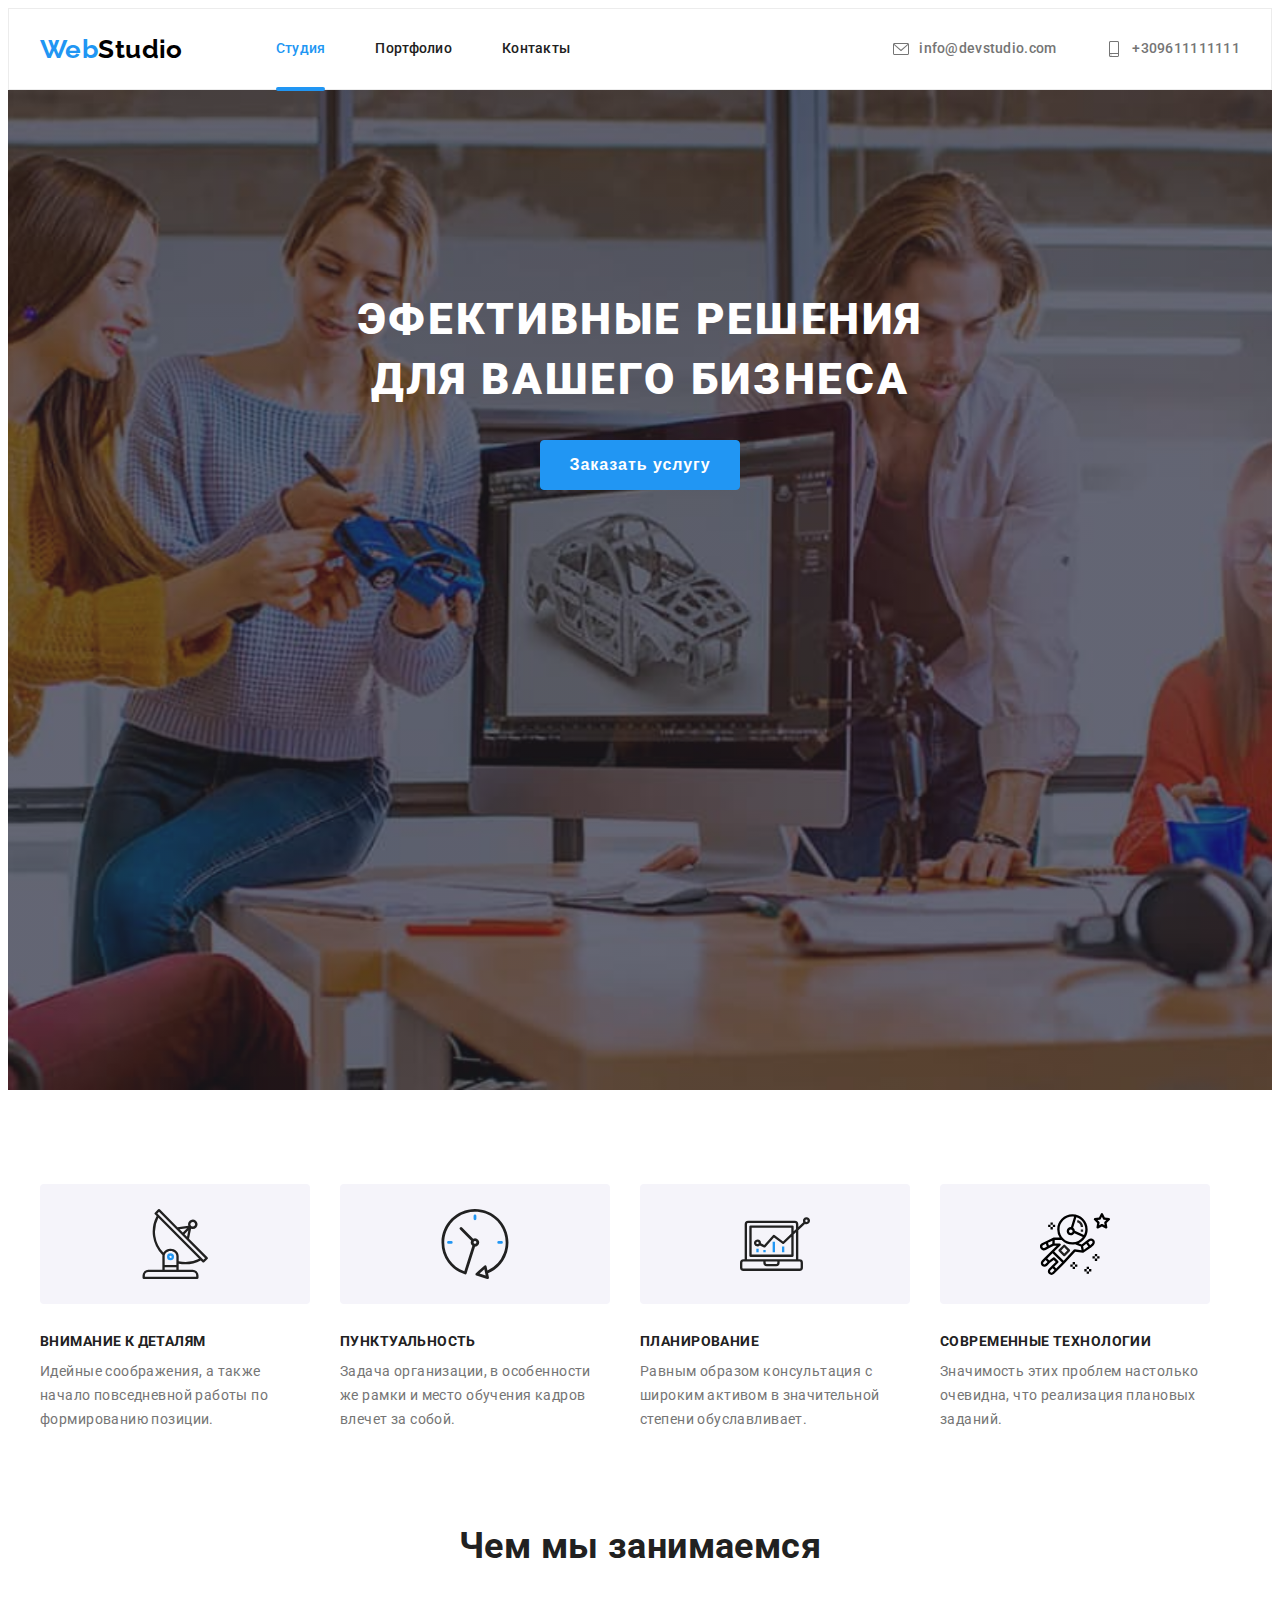
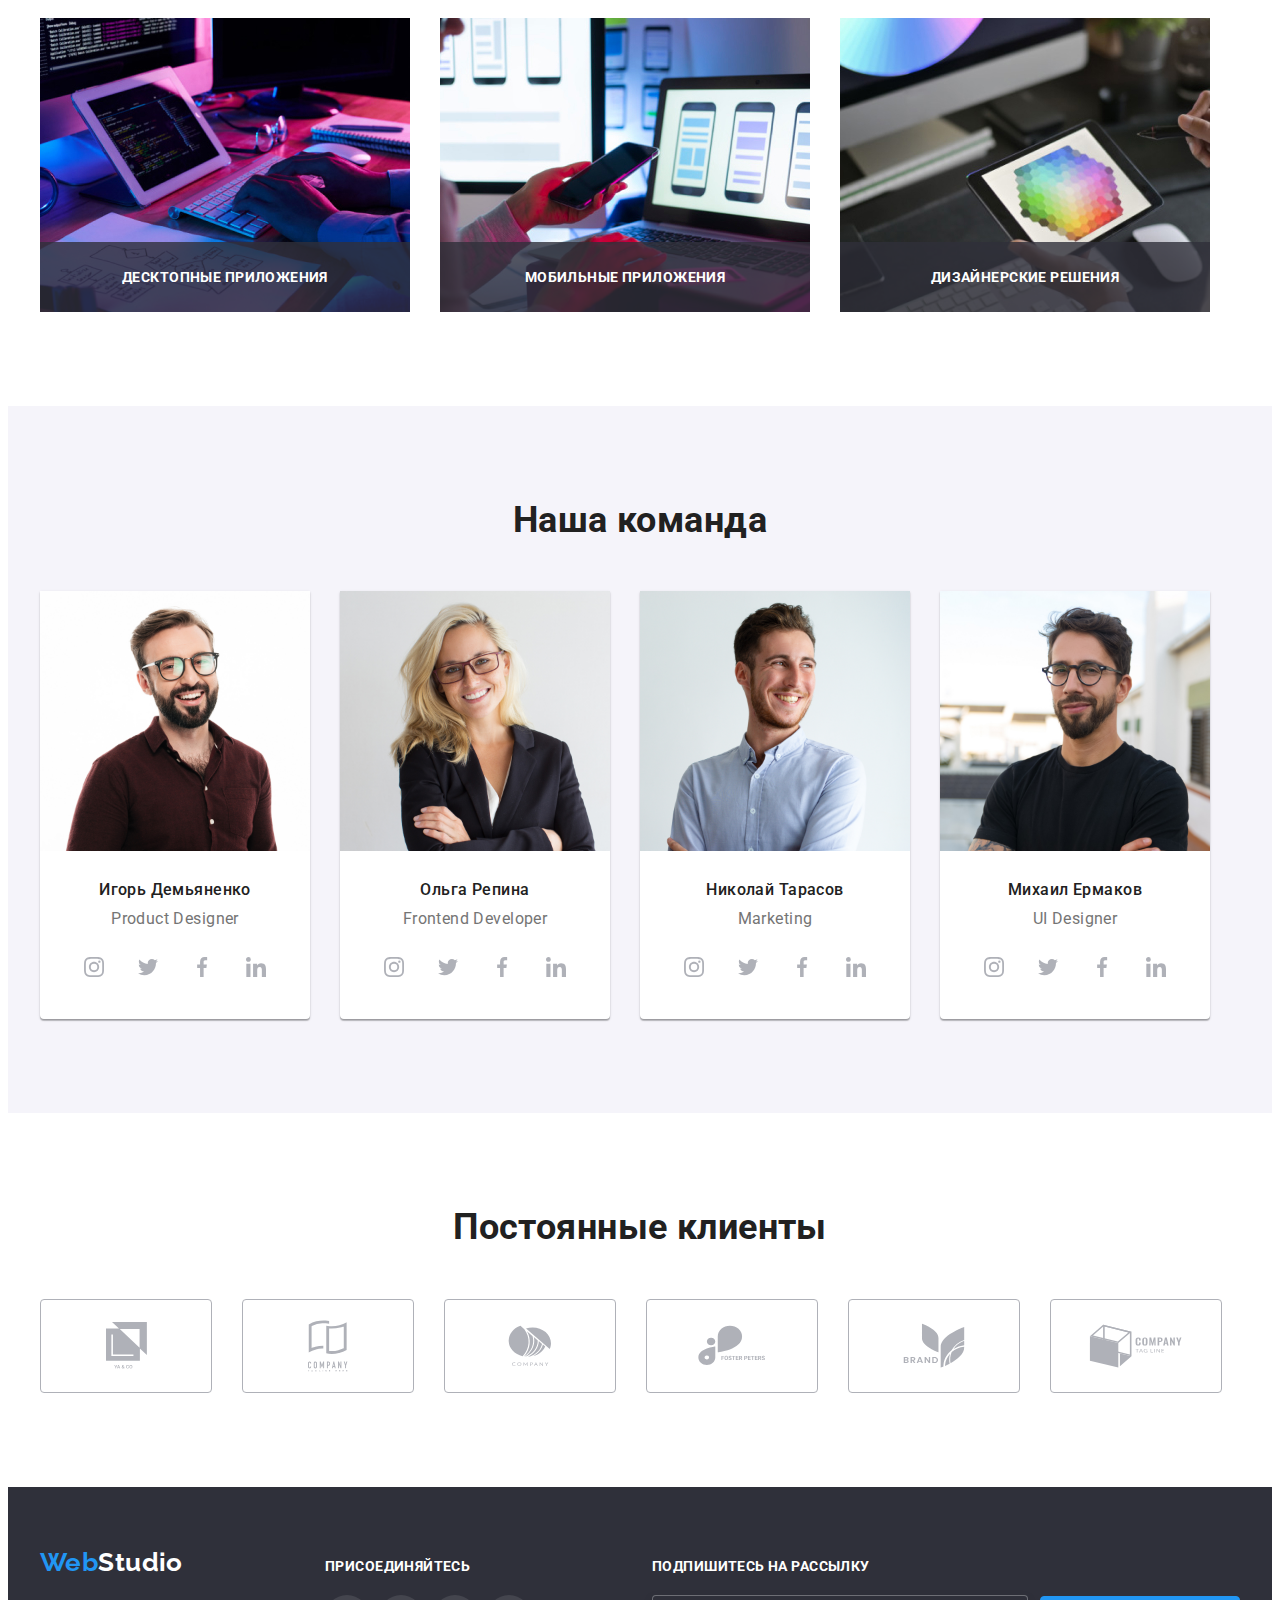
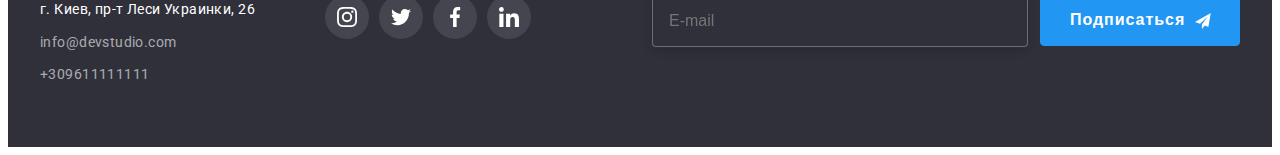
==== index.html @ c43e675c "1" ====
<!DOCTYPE html>
<html lang="ru">
  <head>
    <meta charset="UTF-8" />
    <meta http-equiv="X-UA-Compatible" content="IE=edge" />
    <meta name="viewport" content="width=device-width, initial-scale=1.0" />
    <title>WebStudio</title>
    <link
      href="https://fonts.googleapis.com/css2?family=Raleway:wght@700&family=Roboto:wght@400;500;700;900&display=swap"
      rel="stylesheet"
    />
    <link
      rel="stylesheet"
      href="https://cdnjs.cloudflare.com/ajax/libs/modern-normalize/1.1.0/modern-normalize.min.css"
      integrity="sha512-wpPYUAdjBVSE4KJnH1VR1HeZfpl1ub8YT/NKx4PuQ5NmX2tKuGu6U/JRp5y+Y8XG2tV+wKQpNHVUX03MfMFn9Q=="
      crossorigin="anonymous"
      referrerpolicy="no-referrer"
    />
    <link rel="stylesheet" href="./css/style.css" />
  </head>

  <body>
    <header class="head">
      <div class="container header-wrap">
        <nav class="main-nav">
          <a href="" class="logo"
            ><span class="accent-web">Web</span
            ><span class="accent-studio">Studio</span>
          </a>
          <ul class="site-nav">
            <li class="item">
              <a href="./index.html" class="nav studio current site-nav-decor"
                >Студия</a
              >
            </li>
            <li class="item">
              <a href="./portfolio.html" class="nav portfolio site-nav-decor"
                >Портфолио</a
              >
            </li>
            <li class="item">
              <a href="" class="nav cont site-nav-decor">Контакты</a>
            </li>
          </ul>
        </nav>

        <ul class="contacts-header header-wrap">
          <li class="contact-item">
            <a href="mailto:info@devstudio.com" class="contact-link">
              <svg class="contact-icon" width="16" height="12">
                <use href="./images/icons.svg#icon-envelope"></use>
              </svg>
              info@devstudio.com</a
            >
          </li>

          <li class="contact-item">
            <a href="tel:+309611111111" class="contact-link">
              <svg class="contact-icon" width="10" height="16">
                <use href="./images/icons.svg#icon-smartphone"></use>
              </svg>
              +309611111111</a
            >
          </li>
        </ul>
      </div>
    </header>

    <main>
      <!-- Герой-->
      <section class="bg-hero overlay">
        <div class="container">
          <h1 class="section-title hero-tittle">
            ЭФЕКТИВНЫЕ РЕШЕНИЯ <br />ДЛЯ ВАШЕГО БИЗНЕСА
          </h1>
        </div>

        <button type="button" class="hero-button" data-modal-open>
          Заказать услугу
        </button>
        <div class="backdrop is-hidden" data-modal>
          <div class="modal">
            <button class="icon-close" type="button" data-modal-close>
              <svg class="icon-close-black">
                <use href="./images/icons.svg#icon-close-black"></use>
              </svg>
            </button>
           <!--Form модельного окна -->
          
          <form class="form">
            <p class="tittle-form ">Оставьте свои данные, мы вам перезвоним</p>
              <div>
               
              <label class="form-label" for="name">Имя</label>
              <div class="form-field">  
              <svg class="icon-form" >
                <use href="./images/icons.svg#icon-person"></use>
              </svg>
              <input class="form-input" type="text" name="name" id="name" >
              
             </div>

            
              <label class="form-label" for="tel">Телефон</label>
             <div class="form-field">
              <svg class="icon-form">
                <use href="./images/icons.svg#icon-phone"></use>
              </svg>
            <input class="form-input" type="tel" name="tel" id="tel">
             </div>
            

            
              <label class="form-label" for="mail">Почта</label>
              <div class="form-field">
                <svg class="icon-form">
                  <use href="./images/icons.svg#icon-mail"></use>
                </svg>
            <input class="form-input" type="email" name="mail" id="mail">
            </div>

          <div class="form-field">
            <label class="form-label" for="comments">Комментарий</label>
            <textarea class="form-input" name="comments" id="comments" placeholder="Введите текст"></textarea>
          </div>
        </div>

              <div class="check-input">
            <input  type="checkbox"   name="policy" id="policy" class="checkbox" >
            <span class="checkbox-icon">
              <use href=""></use>
            </span>
            <label for="policy" class="policy-text"  >Соглашаюсь с рассылкой и принимаю <a href="" class="link-form">Условия договора</a></label>
          </div>
            <button type="submit" class="hero-button">Отправить</button>

           
           </form>
          </div>
        </div>
      </section>

      <!--секция feature-->
      <section class="section">
        <div class="container">
          <h2 class="visually-hidden">О нас</h2>
          <!-- На макете нет, рещил назвать так-->
          <ul class="tittle-text">
            <li class="feature-box box">
              <div class="icon-container">
                <svg class="icon">
                  <use href="./images/icons.svg#icon-antenna"></use>
                </svg>
              </div>
              <h3 class="section-title tittle">Внимание к деталям</h3>
              <p class="text">
                Идейные соображения, а также начало повседневной работы по
                формированию позиции.
              </p>
            </li>
            <li class="feature-box box">
              <div class="icon-container">
                <svg class="icon">
                  <use href="./images/icons.svg#icon-clock"></use>
                </svg>
              </div>
              <h3 class="section-title tittle">Пунктуальность</h3>
              <p class="text">
                Задача организации, в особенности же рамки и место обучения
                кадров влечет за собой.
              </p>
            </li>
            <li class="feature-box box">
              <div class="icon-container">
                <svg class="icon">
                  <use href="./images/icons.svg#icon-diagram"></use>
                </svg>
              </div>
              <h3 class="section-title tittle">Планирование</h3>
              <p class="text">
                Равным образом консультация с широким активом в значительной
                степени обуславливает.
              </p>
            </li>
            <li class="box">
              <div class="icon-container">
                <svg class="icon">
                  <use href="./images/icons.svg#icon-astronaut"></use>
                </svg>
              </div>
              <h3 class="section-title tittle">Современные технологии</h3>
              <p class="text">
                Значимость этих проблем настолько очевидна, что реализация
                плановых заданий.
              </p>
            </li>
          </ul>
        </div>
      </section>

      <!--Чем занимаемся-->
      <section class="section section-work">
        <div class="container">
          <h2 class="section-title work">Чем мы занимаемся</h2>
          <ul class="examples">
            <li class="examples-img">
              <img
                class="ex-img"
                src="./images/work.jpg"
                alt="image"
                width="370"
                height="294"
              />
              <h3 class="examples-description">Десктопные приложения</h3>
            </li>
            <li class="examples-img">
              <img
                class="ex-img"
                src="./images/work(2).jpg"
                alt="image"
                width="370"
                height="294"
              />
              <h3 class="examples-description">Мобильные приложения</h3>
            </li>
            <li class="examples-img">
              <img
                class="ex-img"
                src="./images/work(3).jpg"
                alt="image"
                width="370"
                height="294"
              />
              <h3 class="examples-description">Дизайнерские решения</h3>
            </li>
          </ul>
        </div>
      </section>

      <!--Наша команда-->
      <section class="section team-bg-color">
        <div class="container">
          <h2 class="section-title work">Наша команда</h2>
          <ul class="section-team">
            <li class="team-people">
              <img
                class="team-img"
                src="./images/img.jpg"
                alt="photo"
                width="270"
                height="260"
              />
              <div class="team-people-description">
                <h3 class="section-title team">Игорь Демьяненко</h3>
                <p class="description-team">Product Designer</p>
                <ul class="social-list">
                  <li class="social-item">
                    <a href="" class="social-link">
                      <svg class="social-icon">
                        <use href="./images/icons.svg#icon-instagram"></use>
                      </svg>
                    </a>
                  </li>
                  <li class="social-item">
                    <a href="" class="social-link">
                      <svg class="social-icon">
                        <use href="./images/icons.svg#icon-twitter"></use>
                      </svg>
                    </a>
                  </li>
                  <li class="social-item">
                    <a href="" class="social-link">
                      <svg class="social-icon">
                        <use href="./images/icons.svg#icon-facebook"></use>
                      </svg>
                    </a>
                  </li>
                  <li class="social-item">
                    <a href="" class="social-link">
                      <svg class="social-icon">
                        <use href="./images/icons.svg#icon-linkedin"></use>
                      </svg>
                    </a>
                  </li>
                </ul>
              </div>
            </li>

            <li class="team-people">
              <img
                class="team-img"
                src="./images/img(1).jpg"
                alt="photo"
                width="270"
                height="260"
              />
              <div class="team-people-description">
                <h3 class="section-title team">Ольга Репина</h3>
                <p class="description-team">Frontend Developer</p>
                <ul class="social-list">
                  <li class="social-item">
                    <a href="" class="social-link">
                      <svg class="social-icon">
                        <use href="./images/icons.svg#icon-instagram"></use>
                      </svg>
                    </a>
                  </li>
                  <li class="social-item">
                    <a href="" class="social-link">
                      <svg class="social-icon">
                        <use href="./images/icons.svg#icon-twitter"></use>
                      </svg>
                    </a>
                  </li>
                  <li class="social-item">
                    <a href="" class="social-link">
                      <svg class="social-icon">
                        <use href="./images/icons.svg#icon-facebook"></use>
                      </svg>
                    </a>
                  </li>
                  <li class="social-item">
                    <a href="" class="social-link">
                      <svg class="social-icon">
                        <use href="./images/icons.svg#icon-linkedin"></use>
                      </svg>
                    </a>
                  </li>
                </ul>
              </div>
            </li>

            <li class="team-people">
              <img
                class="team-img"
                src="./images/img(2).jpg"
                alt="photo"
                width="270"
                height="260"
              />
              <div class="team-people-description">
                <h3 class="section-title team">Николай Тарасов</h3>
                <p class="description-team">Marketing</p>
                <ul class="social-list">
                  <li class="social-item">
                    <a href="" class="social-link">
                      <svg class="social-icon">
                        <use href="./images/icons.svg#icon-instagram"></use>
                      </svg>
                    </a>
                  </li>
                  <li class="social-item">
                    <a href="" class="social-link">
                      <svg class="social-icon">
                        <use href="./images/icons.svg#icon-twitter"></use>
                      </svg>
                    </a>
                  </li>
                  <li class="social-item">
                    <a href="" class="social-link">
                      <svg class="social-icon">
                        <use href="./images/icons.svg#icon-facebook"></use>
                      </svg>
                    </a>
                  </li>
                  <li class="social-item">
                    <a href="" class="social-link">
                      <svg class="social-icon">
                        <use href="./images/icons.svg#icon-linkedin"></use>
                      </svg>
                    </a>
                  </li>
                </ul>
              </div>
            </li>

            <li class="team-people">
              <img
                class="team-img"
                src="./images/img(3).jpg"
                alt="photo"
                width="270"
                height="260"
              />
              <div class="team-people-description">
                <h3 class="section-title team">Михаил Ермаков</h3>
                <p class="description-team">UI Designer</p>
                <ul class="social-list">
                  <li class="social-item">
                    <a href="" class="social-link">
                      <svg class="social-icon">
                        <use href="./images/icons.svg#icon-instagram"></use>
                      </svg>
                    </a>
                  </li>
                  <li class="social-item">
                    <a href="" class="social-link">
                      <svg class="social-icon">
                        <use href="./images/icons.svg#icon-twitter"></use>
                      </svg>
                    </a>
                  </li>
                  <li class="social-item">
                    <a href="" class="social-link">
                      <svg class="social-icon">
                        <use href="./images/icons.svg#icon-facebook"></use>
                      </svg>
                    </a>
                  </li>
                  <li class="social-item">
                    <a href="" class="social-link">
                      <svg class="social-icon">
                        <use href="./images/icons.svg#icon-linkedin"></use>
                      </svg>
                    </a>
                  </li>
                </ul>
              </div>
            </li>
          </ul>
        </div>
      </section>

      <!--Постоянные клиенты-->

      <section class="section">
        <div class="container">
          <h2 class="section-title work">Постоянные клиенты</h2>
          <ul class="client-list">
            <li class="client-item">
              <a href="" class="clients">
                <svg width="41" height="46.85">
                  <use href="./images/icons.svg#icon-company1"></use>
                </svg>
              </a>
            </li>
            <li class="client-item">
              <a href="" class="clients">
                <svg width="40" height="52">
                  <use href="./images/icons.svg#icon-company2"></use>
                </svg>
              </a>
            </li>
            <li class="client-item">
              <a href="" class="clients">
                <svg width="43.46" height="41.18">
                  <use href="./images/icons.svg#icon-company3"></use>
                </svg>
              </a>
            </li>
            <li class="client-item">
              <a href="" class="clients">
                <svg width="72" height="40.62">
                  <use href="./images/icons.svg#icon-company4"></use>
                </svg>
              </a>
            </li>

            <li class="client-item">
              <a href="" class="clients">
                <svg width="62.54" height="45.43">
                  <use href="./images/icons.svg#icon-company5"></use>
                </svg>
              </a>
            </li>
            <li class="client-item">
              <a href="" class="clients">
                <svg width="93.79" height="43.93">
                  <use href="./images/icons.svg#icon-company6"></use>
                </svg>
              </a>
            </li>
          </ul>
        </div>
      </section>
    </main>

    <footer class="bg-footer">
      <div class="container">
        <div>
          <a href="" class="logo footer-logo"
            ><span class="web-footer">Web</span
            ><span class="studio-footer">Studio</span></a
          >
          <address>
            <ul>
              <li class="pd-footer">
                <a href="" class="adress"> г. Киев, пр-т Леси Украинки, 26</a>
              </li>
              <li class="pd-footer">
                <a href="mailto:info@devstudio.com" class="mail-tel"
                  >info@devstudio.com</a
                >
              </li>
              <li>
                <a href="tel:+309611111111" class="mail-tel">+309611111111</a>
              </li>
            </ul>
          </address>
        </div>

        <div class="footer-center-part">
          <p class="join">Присоединяйтесь</p>
          <ul class="social-list">
            <li class="social-item">
              <a href="#" class="social-link">
                <svg class="social-icon-footer">
                  <use href="./images/icons.svg#icon-instagram"></use>
                </svg>
              </a>
            </li>
            <li class="social-item">
              <a href="" class="social-link">
                <svg class="social-icon-footer">
                  <use href="./images/icons.svg#icon-twitter"></use>
                </svg>
              </a>
            </li>
            <li class="social-item">
              <a href="" class="social-link">
                <svg class="social-icon-footer">
                  <use href="./images/icons.svg#icon-facebook"></use>
                </svg>
              </a>
            </li>
            <li class="social-item">
              <a href="" class="social-link">
                <svg class="social-icon-footer">
                  <use href="./images/icons.svg#icon-linkedin"></use>
                </svg>
              </a>
            </li>
          </ul>
        </div>
        <div class="footer-form">
          <p class="join">Подпишитесь на рассылку</p>
          <form class="subscription" name="subscription" autocomplete="on">
            <label class="visually-hidden" for="subsrtiption">Почта</label>
            <input
              class="subscription-input"
              type="email"
              name="subsrtiption"
              id="subsrtiption"
              placeholder="E-mail"
              required
            />
            
              <button class="subscription-button" type="submit">
                Подписаться
                <svg class="icon-send">
                  <use href="./images/icons.svg#icon-send"></use>
                </svg>
              </button>
              </form>
        </div>
      </footer>
    <script src="./js/modal.js"></script>
  </body>
</html>
---- css/style.css ----
:root {
  --accent-color: #2196f3;
  --title-color: #212121;
  --text-color: #757575;
  --backgruond-color: #ffffff;
  --footer-bg-color: #2f303a;
  --team-bg-color: #f5f4fa;
  --social-bg-color: rgba(255, 255, 255, 0.1);
  --footer-address-color: rgba(255, 255, 255, 0.6);
  --hero-btn-hover-color: #188ce8;
  --examples-bg-color: rgba(47, 48, 58, 0.8);
  --backdrop-bg-color: rgba(0, 0, 0, 0.2);
}
ul {
  list-style: none;
}
h1,
h2,
h3,
ul,
li,
p {
  margin: 0;
  padding: 0;
}

body {
  background-color: var(--backgruond-color);
  font-family: Roboto, sans-serif;
  letter-spacing: 0.03em;
  font-size: 14px;
}

.section {
  color: var(--text-color);
  padding-top: 94px;
  padding-bottom: 94px;
}

.section-title {
  color: var(--title-color);
  margin-bottom: 4px;
}
.container {
  width: 1200px;
  margin-left: auto;
  margin-right: auto;
  padding-left: 15px;
  padding-right: 15px;
}
.head {
  border: 1px solid #ececec;
}

.header-wrap {
  display: flex;
  margin-left: auto;
  align-items: center;
  border-bottom: 94px;
}

.main-nav {
  display: flex;
  align-items: center;
}

.logo {
  font-family: Raleway, cursive;
  font-weight: 700;
  font-size: 26px;
  line-height: 1.19;
  text-decoration: none;
  font-style: normal;
  margin-right: 93px;
  padding-top: 24px;
  padding-bottom: 24px;
  display: block;
}

.accent-web {
  color: #2196f3;
}
.accent-studio {
  color: #000000;
}

.site-nav,
.item {
  color: var(--title-color);
  display: flex;
}
.site-nav .item:last-child {
  margin-right: 0;
}

.nav {
  color: var(--title-color);
  padding-top: 32px;
  padding-bottom: 32px;
}

.site-nav .nav:focus,
.site-nav .nav:hover,
.site-nav .nav.current {
  color: var(--accent-color);
  transition-duration: 250ms;
  transition-timing-function: linear;
  transition-delay: 0;
}
.site-nav-decor {
  display: flex;
  align-items: center;
  position: relative;
}
.site-nav-decor.current::after {
  position: absolute;
  left: 0;
  bottom: -2px;
  content: "";
  background-color: var(--accent-color);
  border-radius: 2px;
  height: 4px;
  width: 100%;
}
.site-nav-decor:hover,
.site-nav-decor:focus {
  color: var(--accent-color);
  transition-duration: 250ms;
  transition-timing-function: linear;
  transition-delay: 0;
}

/* студия */
.studio {
  font-weight: 500;
  line-height: 1.14;
  letter-spacing: 0.02em;
  text-decoration: none;
}

/*Портфолио*/
.portfolio {
  font-weight: 500;
  line-height: 1.14;
  letter-spacing: 0.02em;
  text-decoration: none;
}
.current-p {
  color: var(--accent-color);
}

/* Контакты навигации */
.cont {
  font-weight: 500;
  line-height: 1.14;
  letter-spacing: 0.02em;
  text-decoration: none;
}

.contact-item {
  display: flex;
  align-items: center;
  color: var(--text-color);
}

.contact-item:hover,
.contact-item:focus {
  color: var(--accent-color);
  transition-duration: 250ms;
  transition-timing-function: linear;
  transition-delay: 0;
}

.site-nav .item + .item,
.contacts-header .contact-item + .contact-item {
  margin-left: 50px;
}

.contact-link {
  display: flex;
  align-items: center;
  padding: 0;
  margin: 0;
  text-decoration: none;
  color: inherit;
  font-weight: 500;
  line-height: 1.14;
  letter-spacing: 0.02em;
  padding-top: 32px;
  padding-bottom: 32px;
}

.contact-icon {
  display: inline-block;
  margin-right: 10px;
  fill: currentColor;
  width: 16px;
  height: 16px;
}

/* Hero tittle */

.hero-tittle {
  font-weight: 900;
  font-size: 44px;
  line-height: 1.36;
  color: var(--backgruond-color);
  text-align: center;
  letter-spacing: 0.06em;
  text-transform: uppercase;

  margin-bottom: 40px;
  width: 696px;
  height: 120px;
  margin: 0 auto;
  margin-bottom: 30px;
}
.overlay {
  max-width: 1600px;
  height: 600px;
  margin-left: auto;
  margin-right: auto;
  background-image: linear-gradient(
      rgba(47, 48, 58, 0.4),
      rgba(47, 48, 58, 0.4)
    ),
    url("../images/ImgOverlay.jpg");
  background-repeat: no-repeat;
  background-size: cover;
  background-position: 50% 50%;
}
.tittle-form {
  margin-bottom: 12px;
  margin-left: auto;
  margin-right: auto;
  width: 448px;
  height: 23px;
  font-weight: 700;
  font-size: 20px;
  line-height: 1.15;
  text-align: center;
  color: var(--title-color);
}

textarea {
  resize: none;
}
/* Форма модульного окна */
.form {
  width: 100%;
  margin-left: auto;
  margin-right: auto;
  background-color: var(--backgruond-color);
  font-family: "Roboto";
  font-style: normal;
  font-weight: 400;
  font-size: 12px;
  line-height: 1.16;
  letter-spacing: 0.01em;
  color: var(--text-color);
}
.form-label {
  display: block;
  margin-bottom: 4px;
  text-align: start;
}
.form-field {
  position: relative;
  display: flex;
  flex-direction: column;
  margin-bottom: 10px;
}

.form-field input {
  margin: 0;
  padding: 12px;
  padding-left: 42px;
  border-radius: 4px;
  font-size: 16px;
  border: 1px solid rgba(33, 33, 33, 0.2);
  outline: none;
}
.form-input:focus {
  border-color: var(--accent-color);
}

textarea {
  resize: none;
  width: 100%;
  height: 120px;
  padding: 12px;
  margin-bottom: 20px;
  border-radius: 4px;
  font-size: 16px;
  outline: none;
  border: 1px solid rgba(33, 33, 33, 0.2);
}
.icon-form {
  position: absolute;
  left: 15px;
  top: 14px;
  width: 18px;
  height: 18px;
  background-color: var(--backgruond-color);
  fill: var(--title-color);
}
.form-field:focus-within > .icon-form {
  fill: var(--accent-color);
}
.checkbox {
  position: absolute;
  appearance: none;
}
.checkbox-icon {
  position: absolute;
  left: 52px;
  display: block;
  align-items: center;
  width: 16px;
  height: 15px;
  margin-right: 8px;
  border: 2px solid var(--title-color);
  border-radius: 2px;
}
.checkbox:checked + .checkbox-icon {
  border-color: var(--accent-color);
  background-color: var(--accent-color);
  background-image: url("../images/iconcheck.svg");
  background-size: contain;
  background-origin: border-box;
}
.check-input {
  font-size: 14px;
  margin-bottom: 30px;
}

.link-form {
  color: var(--accent-color);
}

.bg-hero {
  background-color: var(--footer-bg-color);

  text-align: center;
  padding-top: 200px;
  padding-bottom: 200px;
}
.hero-button {
  align-items: center;
  text-align: center;
  width: 200px;
  height: 50px;
  border-radius: 4px;
  font-weight: 700;
  font-size: 16px;
  cursor: pointer;
  line-height: 1.8;
  color: var(--backgruond-color);
  background-color: var(--accent-color);
  border: 1px solid var(--accent-color);
  letter-spacing: 0.06em;
  transition: 250ms cubic-bezier(0.4, 0, 0.2, 1);
}

.hero-button:hover,
.hero-button:focus {
  background-color: var(--hero-btn-hover-color);
  transition-duration: 250ms;
  transition-timing-function: linear;
  transition-delay: 0;
}
.footer-form {
  margin-left: auto;
}
.subscription {
  display: flex;
  align-items: center;
}
.subscription-input {
  display: flex;
  align-items: center;
  min-width: 358px;
  height: 50px;
  padding: 0;
  padding-left: 16px;
  margin-right: 12px;
  color: var(--backgruond-color);
  background-color: var(--footer-bg-color);
  font-size: 16px;
  line-height: 1.25;
  border: 1px solid rgba(255, 255, 255, 0.3);
  filter: drop-shadow(0px 4px 4px rgba(0, 0, 0, 0.15));
  border-radius: 4px;
}
.subscription-button {
  display: flex;
  align-items: center;
  justify-content: center;

  padding: 0;
  border-radius: 4px;
  width: 200px;
  height: 50px;
  font-weight: 700;
  font-size: 16px;
  cursor: pointer;
  line-height: 1.8;

  padding-left: 29px;
  color: var(--backgruond-color);
  background-color: var(--accent-color);
  border: 1px solid var(--accent-color);
  letter-spacing: 0.06em;
  transition: 250ms cubic-bezier(0.4, 0, 0.2, 1);
}
.icon-send {
  margin: 0;
  margin-right: 28px;
  width: 24px;
  height: 24px;
  margin-left: 10px;
  fill: var(--backgruond-color);
}

/* Модальное окно*/
.backdrop {
  position: fixed;
  top: 0;
  left: 0;
  z-index: 2;
  width: 100%;
  height: 100%;
  background-color: rgba(0, 0, 0, 0.2);
  visibility: visible;
  /* pointer-events: none; */
  transition: visibility 250ms cubic-bezier(0.4, 0, 0.2, 1);
}

.backdrop.is-hidden {
  visibility: hidden;
}
.backdrop.is-hidden .modal {
  position: absolute;
  top: 50%;
  left: 50%;
  transform: translate(-50%, -50%) scale(0.1);
  opacity: 0;
}

.modal {
  position: absolute;
  top: 50%;
  left: 50%;
  padding: 40px;
  transform: translate(-50%, -50%) scale(1);
  opacity: 1;
  transition: opacity 250ms cubic-bezier(0.4, 0, 0.2, 1),
    transform 250ms cubic-bezier(0.4, 0, 0.2, 1);
  width: 528px;

  background-color: var(--backgruond-color);
  box-shadow: 0px 1px 3px rgba(0, 0, 0, 0.12), 0px 1px 1px rgba(0, 0, 0, 0.14),
    0px 2px 1px rgba(0, 0, 0, 0.2);
  border-radius: 4px;
}

.icon-close {
  position: absolute;
  display: flex;
  justify-content: center;
  align-items: center;
  top: 8px;
  right: 8px;
  width: 30px;
  height: 30px;
  padding: 6px;
  border: 1px solid rgba(0, 0, 0, 0.1);
  border-radius: 50%;
  background-color: inherit;
  cursor: pointer;
  color: #000000;
  transition: color 250ms cubic-bezier(0.4, 0, 0.2, 1);
}
.icon-close:hover,
.icon-close:focus {
  color: var(--accent-color);
}

.icon-close-black {
  display: block;
  width: 18px;
  height: 18px;
  fill: currentColor;
}

/* О нас */
.visually-hidden {
  position: absolute;
  width: 1px;
  height: 1px;
  margin: -1px;
  padding: 0;
  overflow: hidden;
  border: 0;
  clip: rect(0 0 0 0);
}

.tittle {
  font-weight: 700;
  font-size: 14px;
  line-height: 1.14;
  text-transform: uppercase;
  margin-bottom: 10px;
}

.text {
  line-height: 1.71;
}
.tittle-text {
  display: flex;
}
.feature-box {
  margin-right: 30px;
}
.box {
  width: 270px;
}

.icon {
  width: 70px;
  height: 70px;
}
.icon-container {
  display: flex;
  justify-content: center;
  align-items: center;
  height: 120px;
  border-radius: 4px;
  margin-bottom: 30px;
  background-color: var(--team-bg-color);
}

/* Чем занимаемся */
.section-work {
  padding-top: 0;
}
.work {
  font-weight: 700;
  font-size: 36px;
  line-height: 1.16;
  text-align: center;
  margin-bottom: 50px;
}
.examples {
  display: flex;
}
.ex-img {
  display: block;
  max-width: 100%;
  height: auto;
}
.examples-img {
  position: relative;
  margin-right: 30px;
  display: block;
  height: auto;
  max-width: 100%;
}
.examples-img:last-child {
  margin-right: 0;
}
.examples-description {
  position: absolute;
  bottom: 0;
  display: flex;
  width: 100%;
  height: 70px;
  justify-content: center;
  align-items: center;
  font-weight: 700;
  font-size: 14px;
  text-transform: uppercase;
  color: var(--backgruond-color);
  background: rgba(47, 48, 58, 0.8);
  z-index: 1;
}

/* Команда*/
.team-bg-color {
  background-color: var(--team-bg-color);
}
.section-team {
  display: flex;
}
.team {
  text-align: center;
  font-weight: 500;
  font-size: 16px;
  line-height: 1.18;
  margin-bottom: 10px;
}
.team-img {
  display: block;
  height: auto;
  max-width: 100%;
}

.description-team {
  font-size: 16px;
  line-height: 1.18;
  text-align: center;
  margin-bottom: 16px;
}
.team-people {
  display: flex;
  flex-direction: column;
  align-items: center;
  margin-right: 30px;
  box-shadow: 0px 1px 3px rgba(0, 0, 0, 0.12), 0px 1px 1px rgba(0, 0, 0, 0.14),
    0px 2px 1px rgba(0, 0, 0, 0.2);
  border-radius: 0px 0px 4px 4px;
  background-color: var(--backgruond-color);
}
.team-people:last-child {
  margin-right: 0;
}

.team-people-description {
  padding-top: 30px;
  padding-bottom: 30px;
}

.team-people-description .social-link:hover,
.team-people-description .social-link:focus {
  color: var(--backgruond-color);
  transition-duration: 250ms;
  transition-timing-function: linear;
  transition-delay: 0;
}

/* Social Link */

.social-list .social-link + .social-link {
  margin-left: 10px;
}

.instagram {
  width: 20px;
  height: 20px;
  padding: 0;
  margin: 12px;
  fill: #afb1b8;
}

.instagram:hover,
.instagram:focus {
  fill: var(--backgruond-color);
  transition-duration: 250ms;
  transition-timing-function: linear;
  transition-delay: 0;
}

.twitter {
  width: 20px;
  height: 20px;
  padding: 0;
  margin-bottom: 14px;
  margin: 12px;
  fill: #afb1b8;
}
.twitter:hover,
.twitter:focus {
  fill: var(--backgruond-color);
  transition-duration: 250ms;
  transition-timing-function: linear;
  transition-delay: 0;
}
.facebook {
  width: 20px;
  height: 20px;
  padding: 0;
  margin: 12px;
  fill: #afb1b8;
}
.facebook:hover,
.facebook:focus {
  fill: var(--backgruond-color);
  transition-duration: 250ms;
  transition-timing-function: linear;
  transition-delay: 0;
}
.linkedin {
  width: 20px;
  height: 20px;
  padding: 0;
  margin: 12px;
  fill: #afb1b8;
}
.linkedin:hover,
.linkedin:focus {
  fill: var(--backgruond-color);
  transition-duration: 250ms;
  transition-timing-function: linear;
  transition-delay: 0;
}

/* Постоянные клиенты */
.client-list {
  display: flex;
  margin-left: calc(-1 * 30px);
}

.client-item {
  flex-basis: calc(100% / 6-30px);
  margin-left: 30px;
}

.clients {
  display: flex;
  justify-content: center;
  align-items: center;
  height: 92px;
  width: 170px;
  border: 1px solid #afb1b8;
  border-radius: 4px;
  color: inherit;
  fill: #afb1b8;
}

.clients:hover,
.clients:focus {
  border-color: var(--accent-color);
  fill: var(--accent-color);
  transition-duration: 250ms;
  transition-timing-function: linear;
  transition-delay: 0;
}

/* Footer */
.bg-footer {
  background-color: #2f303a;
  padding-top: 60px;
  padding-bottom: 60px;
}
.footer-logo {
  padding: 0;
  margin-bottom: 20px;
  margin-right: 0;
}

.web-footer {
  color: #2196f3;
}
.studio-footer {
  color: var(--backgruond-color);
}
.pd-footer {
  margin-bottom: 9px;
}

.adress {
  line-height: 1.7;
  text-decoration: none;
  font-style: normal;
  color: var(--backgruond-color);
  margin-top: 20px;
}
.mail-tel {
  display: block;
  margin: 0;
  line-height: 1.7;
  text-decoration: none;
  font-style: normal;
  color: var(--footer-address-color);
}

.mail-tel:hover,
.mail-tel:focus {
  color: var(--accent-color);
  transition-duration: 250ms;
  transition-timing-function: linear;
  transition-delay: 0;
}
/* social-link-footer */
.bg-footer .container {
  display: flex;
  align-items: baseline;
}
.social-icon-footer {
  display: block;
  width: 20px;
  height: 20px;
  fill: var(--backgruond-color);
}
.footer-center-part {
  margin-left: 70px;
  color: var(--backgruond-color);
}

.join {
  display: block;
  font-weight: 700;
  font-size: 14px;
  line-height: 1.14;
  text-transform: uppercase;
  margin-bottom: 20px;
  color: var(--backgruond-color);
}

.social-list,
.social-item {
  display: flex;
  align-items: center;
  width: 206px;
  height: 44px;
}

.social-list .social-item + .social-item {
  margin-left: 10px;
}

.social-icon {
  display: block;
  width: 20px;
  height: 20px;
  fill: #afb1b8;
}

.social-icon:hover,
.social-icon:focus {
  fill: var(--backgruond-color);
  transition-duration: 250ms;
  transition-timing-function: linear;
  transition-delay: 0;
}

.social-link {
  display: flex;
  justify-content: center;
  align-items: center;
  width: 100%;
  height: 100%;
  border: none;
  border-radius: 50%;
  text-decoration: none;
  color: inherit;

  background-color: var(--social-bg-color);
}

.social-link:hover,
.social-link:focus {
  background-color: var(--accent-color);
  transition-duration: 250ms;
  transition-timing-function: linear;
  transition-delay: 0;
}

/* Страница Портфолио */

.portfolio-title {
  font-weight: 700;
  font-size: 18px;
  line-height: 2;
  letter-spacing: 0.06em;
}
.portfolio-text {
  font-weight: 400;
  color: var(--text-color);
  font-size: 16px;
  line-height: 1.8;
}

/* Навигация Портфолио */

.text-button {
  font-weight: 500;
  font-size: 16px;
  line-height: 1.6;
  background-color: #f5f4fa;
  padding: 6px 22px;
  border: none;
  border-radius: 4px;
}

.contacts-portfolio:hover,
.contacts-portfolio:focus {
  background-color: var(--accent-color);
  transition-duration: 250ms;
  transition-timing-function: linear;
  transition-delay: 0;
}
.contacts-portfolio:last-child {
  margin-right: 8px;
}

.portfolio-button {
  display: flex;
  margin-bottom: 56px;
  justify-content: center;
}

.text-color-button:hover,
.text-color-button:focus {
  color: var(--backgruond-color);
  background-color: var(--accent-color);
  transition-duration: 250ms;
  transition-timing-function: linear;
  transition-delay: 0;
}
.text-button:hover,
.text-button:focus {
  color: var(--backgruond-color);
  box-shadow: 0px 3px 1px rgba(0, 0, 0, 0.1), 0px 1px 2px rgba(0, 0, 0, 0.08),
    0px 2px 2px rgba(0, 0, 0, 0.12);
  transition-duration: 250ms;
  transition-timing-function: linear;
  transition-delay: 0;
}
.cards-container {
  padding-left: 24px;
  padding-right: 24px;
  padding-top: 20px;
  padding-bottom: 20px;
  border-bottom: 1px solid #eeeeee;
  border-right: 1px solid #eeeeee;
  border-left: 1px solid #eeeeee;
}
.cards-link {
  display: block;
  text-decoration: none;
}
.cards-portfolio {
  display: flex;
  flex-wrap: wrap;
}
.description-cards:hover,
.description-cards:focus {
  box-shadow: 0px 1px 1px rgba(0, 0, 0, 0.12), 0px 4px 4px rgba(0, 0, 0, 0.06),
    1px 4px 6px rgba(0, 0, 0, 0.16);
}
.description-cards {
  width: 370px;
  margin-right: 30px;
  margin-bottom: 30px;
}
.description-cards:nth-child(3n) {
  margin-right: 0;
}
.description-cards:nth-last-child(-n + 3) {
  margin-bottom: 0;
}
/* POrtfolio overlay */
.portfolio-link-cards {
  position: relative;
  overflow: hidden;
}
.overlay-text {
  font-size: 18px;
  line-height: 1.555;
  padding: 0 24px;
}
.portfolio-cards-overlay {
  position: absolute;
  bottom: 0;
  left: 0;
  display: flex;
  align-items: center;
  width: 100%;
  height: 100%;
  color: var(--backgruond-color);
  background-color: var(--accent-color);

  transform: translateY(100%);

  transition: 250ms cubic-bezier(0.4, 0, 0.2, 1);
}
.cards-link:hover .portfolio-cards-overlay,
.cards-link:focus .portfolio-cards-overlay {
  transform: translatey(0);
}

.form-footer {
  display: flex;
  align-items: center;
  margin: 0;

  margin-left: 93px;
  margin-right: auto;
}
.form-mail {
  margin-right: 12px;
  width: 358px;
  height: 50px;
  border: 1px solid rgba(255, 255, 255, 0.3);
  filter: drop-shadow(0px 4px 4px rgba(0, 0, 0, 0.15));
  border-radius: 4px;
}
.icon-send {
  display: flex;
  align-items: center;
  width: 24px;
  height: 24px;
}
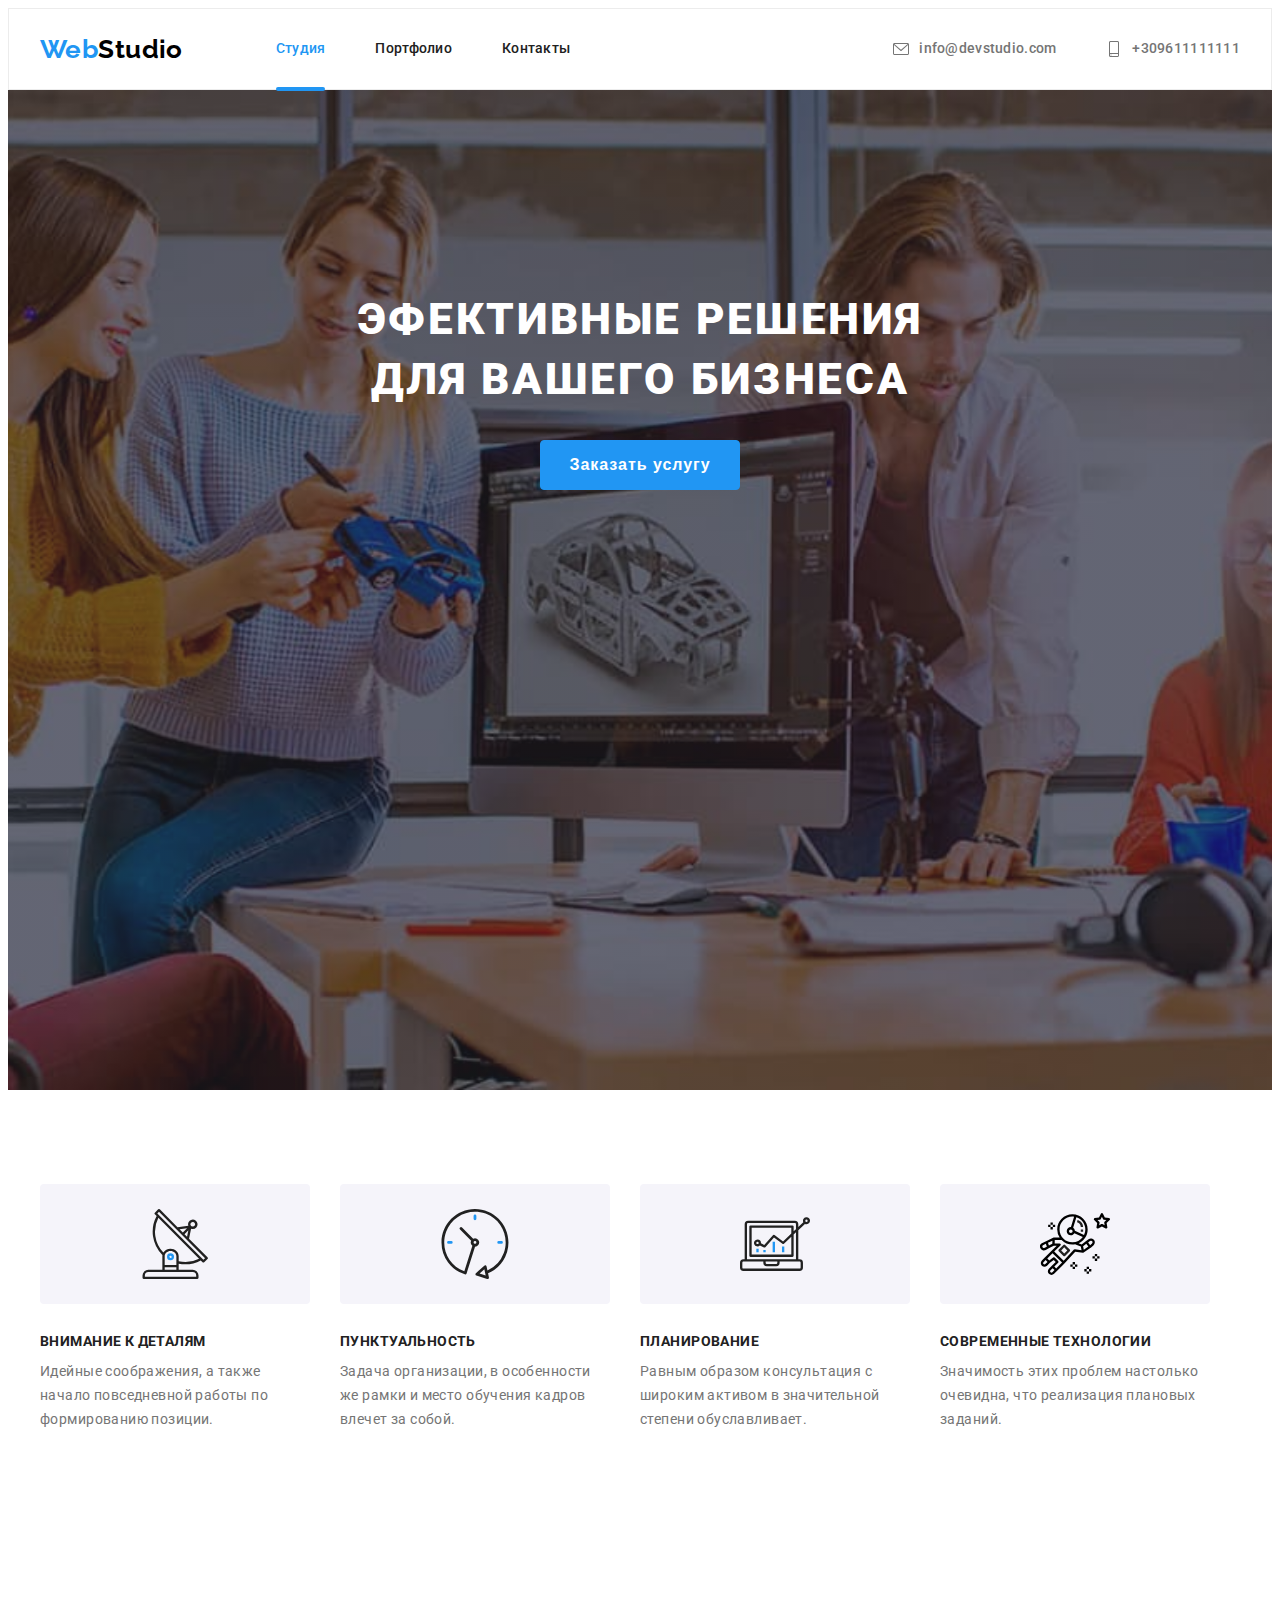
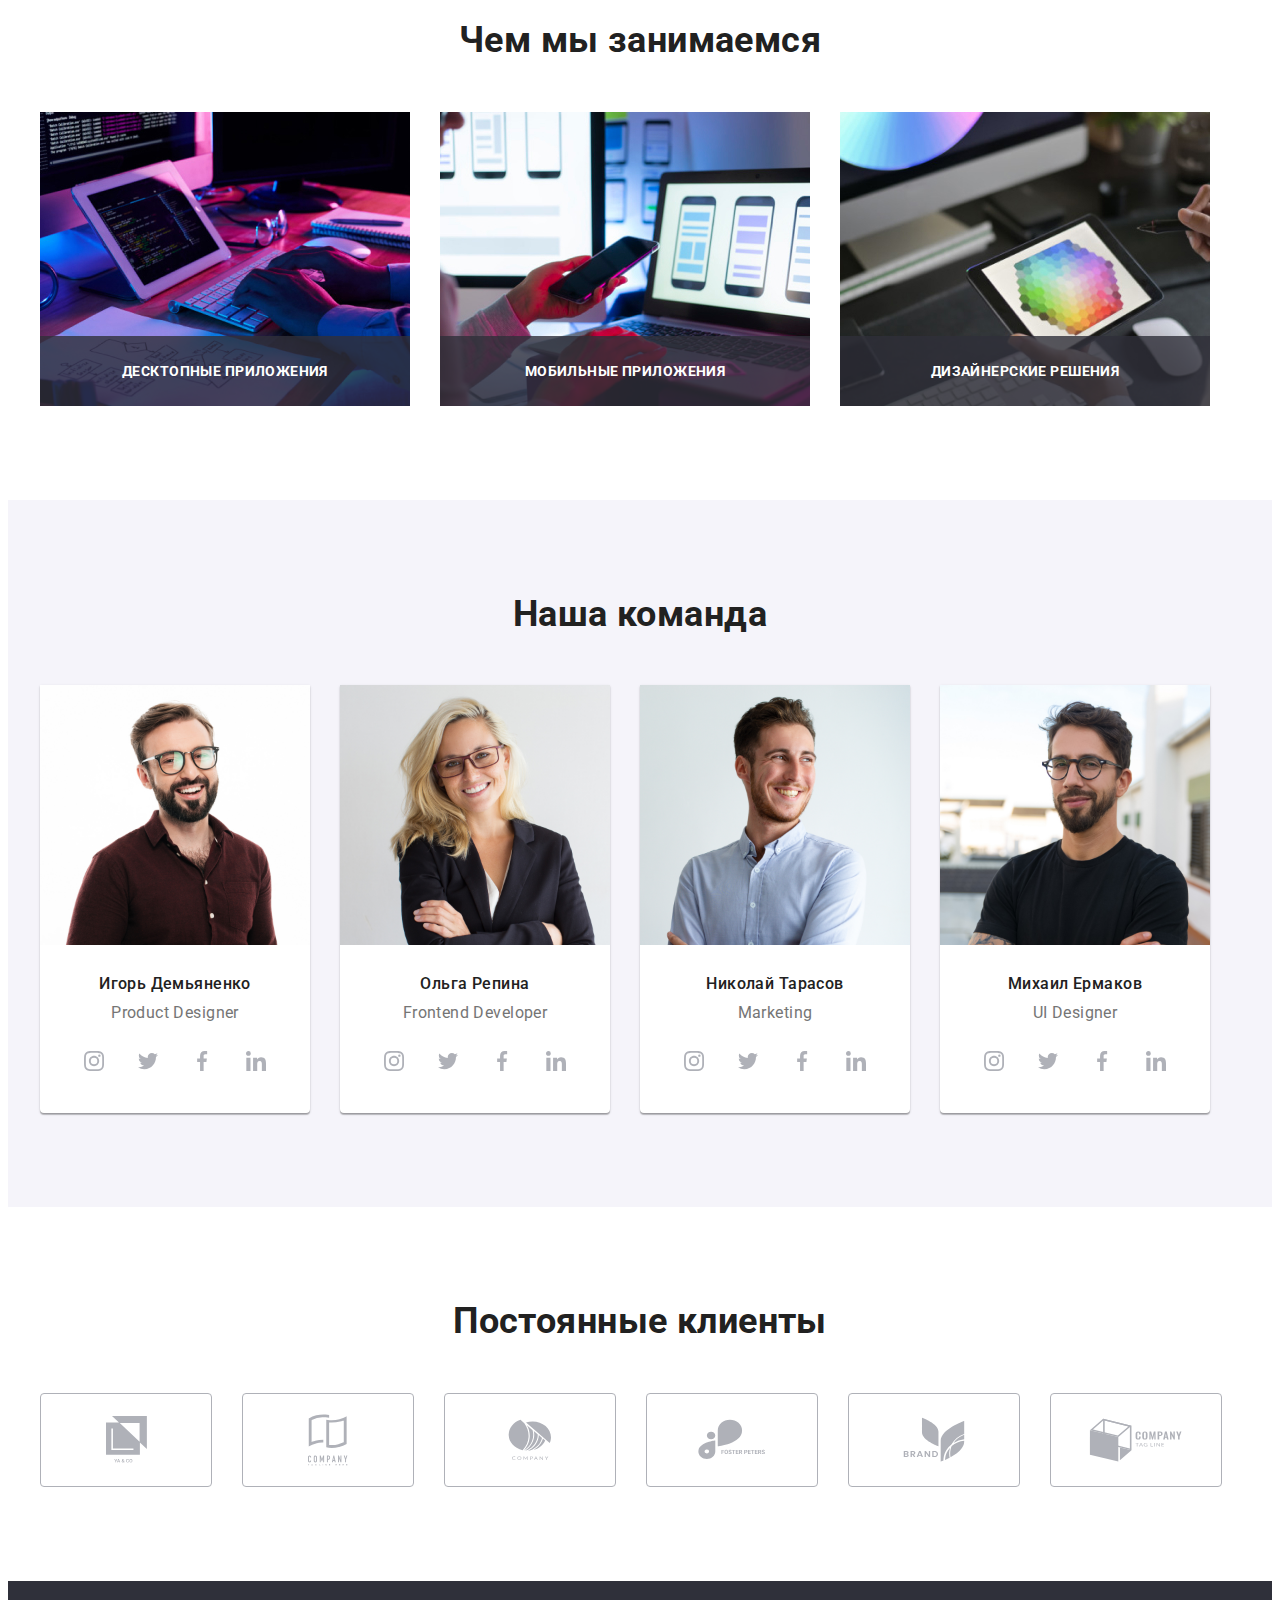
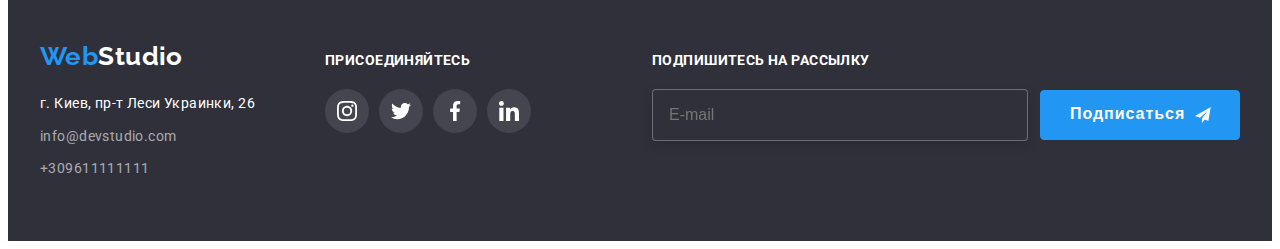
==== commit 22afe5f9: "1" ====
--- a/index.html
+++ b/index.html
@@ -16,47 +16,47 @@
       crossorigin="anonymous"
       referrerpolicy="no-referrer"
     />
-    <link rel="stylesheet" href="./css/style.css" />
+    <link rel="stylesheet" href="./css/main.min.css" />
   </head>
 
   <body>
-    <header class="head">
-      <div class="container header-wrap">
-        <nav class="main-nav">
+    <header class="header">
+      <div class="container header__container">
+        <nav class="navigation">
           <a href="" class="logo"
-            ><span class="accent-web">Web</span
-            ><span class="accent-studio">Studio</span>
+            ><span class="logo__accent--web">Web</span
+            ><span class="logo__accent--studio">Studio</span>
           </a>
-          <ul class="site-nav">
-            <li class="item">
-              <a href="./index.html" class="nav studio current site-nav-decor"
+          <ul class="navigation__list">
+            <li class="navigation__list--item">
+              <a href="./index.html" class="item__link studio site-nav__link site-nav__link--active"
                 >Студия</a
               >
             </li>
-            <li class="item">
-              <a href="./portfolio.html" class="nav portfolio site-nav-decor"
+            <li class="navigation__list--item">
+              <a href="./portfolio.html" class="item__link portfolio site-nav__link"
                 >Портфолио</a
               >
             </li>
-            <li class="item">
-              <a href="" class="nav cont site-nav-decor">Контакты</a>
+            <li class="navigation__list--item">
+              <a href="" class="item__link  site-nav__link">Контакты</a>
             </li>
           </ul>
         </nav>
 
-        <ul class="contacts-header header-wrap">
-          <li class="contact-item">
-            <a href="mailto:info@devstudio.com" class="contact-link">
-              <svg class="contact-icon" width="16" height="12">
+        <ul class="contacts__list header__container">
+          <li class="contact__list--item">
+            <a href="mailto:info@devstudio.com" class="contact__link">
+              <svg class="contact__link--icon" width="16" height="12">
                 <use href="./images/icons.svg#icon-envelope"></use>
               </svg>
               info@devstudio.com</a
             >
           </li>
 
-          <li class="contact-item">
-            <a href="tel:+309611111111" class="contact-link">
-              <svg class="contact-icon" width="10" height="16">
+          <li class="contact__list--item">
+            <a href="tel:+309611111111" class="contact__link">
+              <svg class="contact__link--icon" width="10" height="16">
                 <use href="./images/icons.svg#icon-smartphone"></use>
               </svg>
               +309611111111</a
@@ -67,72 +67,72 @@
     </header>
 
     <main>
-      <!-- Герой-->
-      <section class="bg-hero overlay">
+      <!-- Hero-->
+      <section class="hero hero--overlay">
         <div class="container">
-          <h1 class="section-title hero-tittle">
+          <h1 class="section__title hero__tittle">
             ЭФЕКТИВНЫЕ РЕШЕНИЯ <br />ДЛЯ ВАШЕГО БИЗНЕСА
           </h1>
         </div>
 
-        <button type="button" class="hero-button" data-modal-open>
+        <button type="button" class="button" data-modal-open>
           Заказать услугу
         </button>
         <div class="backdrop is-hidden" data-modal>
           <div class="modal">
-            <button class="icon-close" type="button" data-modal-close>
-              <svg class="icon-close-black">
+            <button class="modal__close" type="button" data-modal-close>
+              <svg class="modal__close--icon">
                 <use href="./images/icons.svg#icon-close-black"></use>
               </svg>
             </button>
-           <!--Form модельного окна -->
+           <!--Form modal window -->
           
           <form class="form">
-            <p class="tittle-form ">Оставьте свои данные, мы вам перезвоним</p>
+            <p class="tittle__form ">Оставьте свои данные, мы вам перезвоним</p>
               <div>
                
-              <label class="form-label" for="name">Имя</label>
-              <div class="form-field">  
-              <svg class="icon-form" >
+              <label class="form__label" for="name">Имя</label>
+              <div class="form__field">  
+              <svg class="form__icon" >
                 <use href="./images/icons.svg#icon-person"></use>
               </svg>
-              <input class="form-input" type="text" name="name" id="name" >
+              <input class="form__input" type="text" name="name" id="name" >
               
              </div>
 
             
-              <label class="form-label" for="tel">Телефон</label>
-             <div class="form-field">
-              <svg class="icon-form">
+              <label class="form__label" for="tel">Телефон</label>
+             <div class="form__field">
+              <svg class="form__icon">
                 <use href="./images/icons.svg#icon-phone"></use>
               </svg>
-            <input class="form-input" type="tel" name="tel" id="tel">
+            <input class="form__input" type="tel" name="tel" id="tel">
              </div>
             
 
             
-              <label class="form-label" for="mail">Почта</label>
-              <div class="form-field">
-                <svg class="icon-form">
+              <label class="form__label" for="mail">Почта</label>
+              <div class="form__field">
+                <svg class="form__icon">
                   <use href="./images/icons.svg#icon-mail"></use>
                 </svg>
-            <input class="form-input" type="email" name="mail" id="mail">
+            <input class="form__input" type="email" name="mail" id="mail">
             </div>
 
-          <div class="form-field">
-            <label class="form-label" for="comments">Комментарий</label>
-            <textarea class="form-input" name="comments" id="comments" placeholder="Введите текст"></textarea>
+          <div class="form__field">
+            <label class="form__label" for="comments">Комментарий</label>
+            <textarea class="form__input" name="comments" id="comments" placeholder="Введите текст"></textarea>
           </div>
         </div>
 
-              <div class="check-input">
+              <div class="check__container">
             <input  type="checkbox"   name="policy" id="policy" class="checkbox" >
-            <span class="checkbox-icon">
+            <span class="checkbox__icon">
               <use href=""></use>
             </span>
-            <label for="policy" class="policy-text"  >Соглашаюсь с рассылкой и принимаю <a href="" class="link-form">Условия договора</a></label>
+            <label for="policy" class=""  >Соглашаюсь с рассылкой и принимаю <a href="" class="link-form">Условия договора</a></label>
           </div>
-            <button type="submit" class="hero-button">Отправить</button>
+            <button type="submit" class="button">Отправить</button>
 
            
            </form>
@@ -145,51 +145,51 @@
         <div class="container">
           <h2 class="visually-hidden">О нас</h2>
           <!-- На макете нет, рещил назвать так-->
-          <ul class="tittle-text">
-            <li class="feature-box box">
-              <div class="icon-container">
-                <svg class="icon">
+          <ul class="list">
+            <li class="advance-list__item ">
+              <div class="advence__container">
+                <svg class="advence__icon">
                   <use href="./images/icons.svg#icon-antenna"></use>
                 </svg>
               </div>
-              <h3 class="section-title tittle">Внимание к деталям</h3>
-              <p class="text">
+              <h3 class="section__title advance-list--tittle">Внимание к деталям</h3>
+              <p class="advence__text">
                 Идейные соображения, а также начало повседневной работы по
                 формированию позиции.
               </p>
             </li>
-            <li class="feature-box box">
-              <div class="icon-container">
-                <svg class="icon">
+            <li class="advance-list__item  ">
+              <div class="advence__container">
+                <svg class="advence__icon">
                   <use href="./images/icons.svg#icon-clock"></use>
                 </svg>
               </div>
-              <h3 class="section-title tittle">Пунктуальность</h3>
-              <p class="text">
+              <h3 class="section__title advance-list--tittle">Пунктуальность</h3>
+              <p class="advence__text">
                 Задача организации, в особенности же рамки и место обучения
                 кадров влечет за собой.
               </p>
             </li>
-            <li class="feature-box box">
-              <div class="icon-container">
-                <svg class="icon">
+            <li class="advance-list__item  ">
+              <div class="advence__container">
+                <svg class="advence__icon">
                   <use href="./images/icons.svg#icon-diagram"></use>
                 </svg>
               </div>
-              <h3 class="section-title tittle">Планирование</h3>
-              <p class="text">
+              <h3 class="section__title advance-list--tittle">Планирование</h3>
+              <p class="advence__text">
                 Равным образом консультация с широким активом в значительной
                 степени обуславливает.
               </p>
             </li>
-            <li class="box">
-              <div class="icon-container">
-                <svg class="icon">
+            <li class="advance-list__item ">
+              <div class="advence__container">
+                <svg class="advence__icon">
                   <use href="./images/icons.svg#icon-astronaut"></use>
                 </svg>
               </div>
-              <h3 class="section-title tittle">Современные технологии</h3>
-              <p class="text">
+              <h3 class="section__title advance-list--tittle">Современные технологии</h3>
+              <p class="advence__text">
                 Значимость этих проблем настолько очевидна, что реализация
                 плановых заданий.
               </p>
@@ -198,86 +198,86 @@
         </div>
       </section>
 
-      <!--Чем занимаемся-->
+      <!--Section work-->
       <section class="section section-work">
         <div class="container">
-          <h2 class="section-title work">Чем мы занимаемся</h2>
-          <ul class="examples">
-            <li class="examples-img">
-              <img
-                class="ex-img"
+          <h2 class="section__title work">Чем мы занимаемся</h2>
+          <ul class="list">
+            <li class="product__item">
+              <img
+                class="product__img"
                 src="./images/work.jpg"
                 alt="image"
                 width="370"
                 height="294"
               />
-              <h3 class="examples-description">Десктопные приложения</h3>
-            </li>
-            <li class="examples-img">
-              <img
-                class="ex-img"
+              <h3 class="product__types--tittle">Десктопные приложения</h3>
+            </li>
+            <li class="product__item">
+              <img
+                class="product__img"
                 src="./images/work(2).jpg"
                 alt="image"
                 width="370"
                 height="294"
               />
-              <h3 class="examples-description">Мобильные приложения</h3>
-            </li>
-            <li class="examples-img">
-              <img
-                class="ex-img"
+              <h3 class="product__types--tittle">Мобильные приложения</h3>
+            </li>
+            <li class="product__item">
+              <img
+                class="product__img"
                 src="./images/work(3).jpg"
                 alt="image"
                 width="370"
                 height="294"
               />
-              <h3 class="examples-description">Дизайнерские решения</h3>
+              <h3 class="product__types--tittle">Дизайнерские решения</h3>
             </li>
           </ul>
         </div>
       </section>
 
-      <!--Наша команда-->
+      <!--Team list-->
       <section class="section team-bg-color">
         <div class="container">
-          <h2 class="section-title work">Наша команда</h2>
-          <ul class="section-team">
-            <li class="team-people">
-              <img
-                class="team-img"
+          <h2 class="section__title work">Наша команда</h2>
+          <ul class="list">
+            <li class="team__list--people">
+              <img
+                class="team__list-images"
                 src="./images/img.jpg"
                 alt="photo"
                 width="270"
                 height="260"
               />
-              <div class="team-people-description">
-                <h3 class="section-title team">Игорь Демьяненко</h3>
-                <p class="description-team">Product Designer</p>
-                <ul class="social-list">
-                  <li class="social-item">
-                    <a href="" class="social-link">
-                      <svg class="social-icon">
+              <div class="description__team">
+                <h3 class="section__title people__name">Игорь Демьяненко</h3>
+                <p class="people__position">Product Designer</p>
+                <ul class="social__list">
+                  <li class="social__item">
+                    <a href="" class="social__link">
+                      <svg class="social__icon">
                         <use href="./images/icons.svg#icon-instagram"></use>
                       </svg>
                     </a>
                   </li>
-                  <li class="social-item">
-                    <a href="" class="social-link">
-                      <svg class="social-icon">
+                  <li class="social__item">
+                    <a href="" class="social__link">
+                      <svg class="social__icon">
                         <use href="./images/icons.svg#icon-twitter"></use>
                       </svg>
                     </a>
                   </li>
-                  <li class="social-item">
-                    <a href="" class="social-link">
-                      <svg class="social-icon">
+                  <li class="social__item">
+                    <a href="" class="social__link">
+                      <svg class="social__icon">
                         <use href="./images/icons.svg#icon-facebook"></use>
                       </svg>
                     </a>
                   </li>
-                  <li class="social-item">
-                    <a href="" class="social-link">
-                      <svg class="social-icon">
+                  <li class="social__item">
+                    <a href="" class="social__link">
+                      <svg class="social__icon">
                         <use href="./images/icons.svg#icon-linkedin"></use>
                       </svg>
                     </a>
@@ -286,42 +286,42 @@
               </div>
             </li>
 
-            <li class="team-people">
-              <img
-                class="team-img"
+            <li class="team__list--people">
+              <img
+                class="team__list-images"
                 src="./images/img(1).jpg"
                 alt="photo"
                 width="270"
                 height="260"
               />
-              <div class="team-people-description">
-                <h3 class="section-title team">Ольга Репина</h3>
-                <p class="description-team">Frontend Developer</p>
-                <ul class="social-list">
-                  <li class="social-item">
-                    <a href="" class="social-link">
-                      <svg class="social-icon">
+              <div class="description__team">
+                <h3 class="section__title people__name">Ольга Репина</h3>
+                <p class="people__position">Frontend Developer</p>
+                <ul class="social__list">
+                  <li class="social__item">
+                    <a href="" class="social__link">
+                      <svg class="social__icon">
                         <use href="./images/icons.svg#icon-instagram"></use>
                       </svg>
                     </a>
                   </li>
-                  <li class="social-item">
-                    <a href="" class="social-link">
-                      <svg class="social-icon">
+                  <li class="social__item">
+                    <a href="" class="social__link">
+                      <svg class="social__icon">
                         <use href="./images/icons.svg#icon-twitter"></use>
                       </svg>
                     </a>
                   </li>
-                  <li class="social-item">
-                    <a href="" class="social-link">
-                      <svg class="social-icon">
+                  <li class="social__item">
+                    <a href="" class="social__link">
+                      <svg class="social__icon">
                         <use href="./images/icons.svg#icon-facebook"></use>
                       </svg>
                     </a>
                   </li>
-                  <li class="social-item">
-                    <a href="" class="social-link">
-                      <svg class="social-icon">
+                  <li class="social__item">
+                    <a href="" class="social__link">
+                      <svg class="social__icon">
                         <use href="./images/icons.svg#icon-linkedin"></use>
                       </svg>
                     </a>
@@ -330,42 +330,42 @@
               </div>
             </li>
 
-            <li class="team-people">
-              <img
-                class="team-img"
+            <li class="team__list--people">
+              <img
+                class="team__list-images"
                 src="./images/img(2).jpg"
                 alt="photo"
                 width="270"
                 height="260"
               />
-              <div class="team-people-description">
-                <h3 class="section-title team">Николай Тарасов</h3>
-                <p class="description-team">Marketing</p>
-                <ul class="social-list">
-                  <li class="social-item">
-                    <a href="" class="social-link">
-                      <svg class="social-icon">
+              <div class="description__team">
+                <h3 class="section__title people__name">Николай Тарасов</h3>
+                <p class="people__position">Marketing</p>
+                <ul class="social__list">
+                  <li class="social__item">
+                    <a href="" class="social__link">
+                      <svg class="social__icon">
                         <use href="./images/icons.svg#icon-instagram"></use>
                       </svg>
                     </a>
                   </li>
-                  <li class="social-item">
-                    <a href="" class="social-link">
-                      <svg class="social-icon">
+                  <li class="social__item">
+                    <a href="" class="social__link">
+                      <svg class="social__icon">
                         <use href="./images/icons.svg#icon-twitter"></use>
                       </svg>
                     </a>
                   </li>
-                  <li class="social-item">
-                    <a href="" class="social-link">
-                      <svg class="social-icon">
+                  <li class="social__item">
+                    <a href="" class="social__link">
+                      <svg class="social__icon">
                         <use href="./images/icons.svg#icon-facebook"></use>
                       </svg>
                     </a>
                   </li>
-                  <li class="social-item">
-                    <a href="" class="social-link">
-                      <svg class="social-icon">
+                  <li class="social__item">
+                    <a href="" class="social__link">
+                      <svg class="social__icon">
                         <use href="./images/icons.svg#icon-linkedin"></use>
                       </svg>
                     </a>
@@ -374,42 +374,42 @@
               </div>
             </li>
 
-            <li class="team-people">
-              <img
-                class="team-img"
+            <li class="team__list--people">
+              <img
+                class="team__list-images"
                 src="./images/img(3).jpg"
                 alt="photo"
                 width="270"
                 height="260"
               />
-              <div class="team-people-description">
-                <h3 class="section-title team">Михаил Ермаков</h3>
-                <p class="description-team">UI Designer</p>
-                <ul class="social-list">
-                  <li class="social-item">
-                    <a href="" class="social-link">
-                      <svg class="social-icon">
+              <div class="description__team">
+                <h3 class="section__title people__name">Михаил Ермаков</h3>
+                <p class="people__position">UI Designer</p>
+                <ul class="social__list">
+                  <li class="social__item">
+                    <a href="" class="social__link">
+                      <svg class="social__icon">
                         <use href="./images/icons.svg#icon-instagram"></use>
                       </svg>
                     </a>
                   </li>
-                  <li class="social-item">
-                    <a href="" class="social-link">
-                      <svg class="social-icon">
+                  <li class="social__item">
+                    <a href="" class="social__link">
+                      <svg class="social__icon">
                         <use href="./images/icons.svg#icon-twitter"></use>
                       </svg>
                     </a>
                   </li>
-                  <li class="social-item">
-                    <a href="" class="social-link">
-                      <svg class="social-icon">
+                  <li class="social__item">
+                    <a href="" class="social__link">
+                      <svg class="social__icon">
                         <use href="./images/icons.svg#icon-facebook"></use>
                       </svg>
                     </a>
                   </li>
-                  <li class="social-item">
-                    <a href="" class="social-link">
-                      <svg class="social-icon">
+                  <li class="social__item">
+                    <a href="" class="social__link">
+                      <svg class="social__icon">
                         <use href="./images/icons.svg#icon-linkedin"></use>
                       </svg>
                     </a>
@@ -421,50 +421,50 @@
         </div>
       </section>
 
-      <!--Постоянные клиенты-->
+      <!--Clienta-->
 
       <section class="section">
         <div class="container">
-          <h2 class="section-title work">Постоянные клиенты</h2>
-          <ul class="client-list">
-            <li class="client-item">
-              <a href="" class="clients">
+          <h2 class="section__title work">Постоянные клиенты</h2>
+          <ul class="client__list">
+            <li class="client__item">
+              <a href="" class="client__link">
                 <svg width="41" height="46.85">
                   <use href="./images/icons.svg#icon-company1"></use>
                 </svg>
               </a>
             </li>
-            <li class="client-item">
-              <a href="" class="clients">
+            <li class="client__item">
+              <a href="" class="client__link">
                 <svg width="40" height="52">
                   <use href="./images/icons.svg#icon-company2"></use>
                 </svg>
               </a>
             </li>
-            <li class="client-item">
-              <a href="" class="clients">
+            <li class="client__item">
+              <a href="" class="client__link">
                 <svg width="43.46" height="41.18">
                   <use href="./images/icons.svg#icon-company3"></use>
                 </svg>
               </a>
             </li>
-            <li class="client-item">
-              <a href="" class="clients">
+            <li class="client__item">
+              <a href="" class="client__link">
                 <svg width="72" height="40.62">
                   <use href="./images/icons.svg#icon-company4"></use>
                 </svg>
               </a>
             </li>
 
-            <li class="client-item">
-              <a href="" class="clients">
+            <li class="client__item">
+              <a href="" class="client__link">
                 <svg width="62.54" height="45.43">
                   <use href="./images/icons.svg#icon-company5"></use>
                 </svg>
               </a>
             </li>
-            <li class="client-item">
-              <a href="" class="clients">
+            <li class="client__item">
+              <a href="" class="client__link">
                 <svg width="93.79" height="43.93">
                   <use href="./images/icons.svg#icon-company6"></use>
                 </svg>
@@ -474,70 +474,71 @@
         </div>
       </section>
     </main>
-
-    <footer class="bg-footer">
+      <!-- Footer -->
+    <footer class="section-footer">
       <div class="container">
         <div>
-          <a href="" class="logo footer-logo"
-            ><span class="web-footer">Web</span
-            ><span class="studio-footer">Studio</span></a
+          <a href="" class="logo footer__logo"
+            ><span class="footer__logo--web">Web</span
+            ><span class=" footer__logo--studio">Studio</span></a
           >
           <address>
             <ul>
-              <li class="pd-footer">
+              <li class="footer__list--contact">
                 <a href="" class="adress"> г. Киев, пр-т Леси Украинки, 26</a>
               </li>
-              <li class="pd-footer">
-                <a href="mailto:info@devstudio.com" class="mail-tel"
+              <li class="footer__list--contact">
+                <a href="mailto:info@devstudio.com" class="contact__footer"
                   >info@devstudio.com</a
                 >
               </li>
               <li>
-                <a href="tel:+309611111111" class="mail-tel">+309611111111</a>
+                <a href="tel:+309611111111" class="contact__footer">+309611111111</a>
               </li>
             </ul>
           </address>
         </div>
-
-        <div class="footer-center-part">
-          <p class="join">Присоединяйтесь</p>
-          <ul class="social-list">
-            <li class="social-item">
-              <a href="#" class="social-link">
-                <svg class="social-icon-footer">
+              <!-- Footer social link -->
+        <div class="footer__container">
+          <p class="footer__tittle">Присоединяйтесь</p>
+          <ul class="social__list">
+            <li class="social__item">
+              <a href="#" class="social__link">
+                <svg class="social__icon-footer">
                   <use href="./images/icons.svg#icon-instagram"></use>
                 </svg>
               </a>
             </li>
-            <li class="social-item">
-              <a href="" class="social-link">
-                <svg class="social-icon-footer">
+            <li class="social__item">
+              <a href="" class="social__link">
+                <svg class="social__icon-footer">
                   <use href="./images/icons.svg#icon-twitter"></use>
                 </svg>
               </a>
             </li>
-            <li class="social-item">
-              <a href="" class="social-link">
-                <svg class="social-icon-footer">
+            <li class="social__item">
+              <a href="" class="social__link">
+                <svg class="social__icon-footer">
                   <use href="./images/icons.svg#icon-facebook"></use>
                 </svg>
               </a>
             </li>
-            <li class="social-item">
-              <a href="" class="social-link">
-                <svg class="social-icon-footer">
+            <li class="social__item">
+              <a href="" class="social__link">
+                <svg class="social__icon-footer">
                   <use href="./images/icons.svg#icon-linkedin"></use>
                 </svg>
               </a>
             </li>
           </ul>
         </div>
-        <div class="footer-form">
-          <p class="join">Подпишитесь на рассылку</p>
-          <form class="subscription" name="subscription" autocomplete="on">
+            <!-- Footer form -->
+        <div class="footer__form">
+          <p class="footer__tittle">Подпишитесь на рассылку</p>
+          <form class="footer__subscription" name="subscription" autocomplete="on">
             <label class="visually-hidden" for="subsrtiption">Почта</label>
             <input
-              class="subscription-input"
+              class="subscription__input"
               type="email"
               name="subsrtiption"
               id="subsrtiption"
@@ -545,7 +546,7 @@
               required
             />
             
-              <button class="subscription-button" type="submit">
+              <button class="subscription__button" type="submit">
                 Подписаться
                 <svg class="icon-send">
                   <use href="./images/icons.svg#icon-send"></use>
--- a/css/main.min.css
+++ b/css/main.min.css
@@ -0,0 +1 @@
+:root{--accent-color: #2196f3;--title-color: #212121;--text-color: #757575;--backgruond-color: #ffffff;--footer-bg-color: #2f303a;--team-bg-color: #f5f4fa;--backdrop-bg-color: rgba(0, 0, 0, 0.2);--social-bg-color: rgba(255, 255, 255, 0.1);--footer-address-color: rgba(255, 255, 255, 0.6);--hero-btn-hover-color: #188ce8;--examples-bg-color: rgba(47, 48, 58, 0.8)}ul{list-style:none}h1,h2,h3,ul,li,p{margin:0;padding:0}.container{width:1200px;margin-left:auto;margin-right:auto;padding-left:15px;padding-right:15px}.portfolio-text{font-weight:400;color:var(--text-color);font-size:16px;line-height:1.8}.section__title{color:var(--title-color);margin-bottom:4px}.section-work{padding-top:0}.list{display:-webkit-box;display:-ms-flexbox;display:flex}body{background-color:var(--backgruond-color);font-family:Roboto,sans-serif;letter-spacing:.03em;font-size:14px}.visually-hidden{position:absolute;width:1px;height:1px;margin:-1px;padding:0;overflow:hidden;border:0;clip:rect(0 0 0 0)}.backdrop.is-hidden{visibility:hidden}.backdrop.is-hidden .modal{position:absolute;top:50%;left:50%;-webkit-transform:translate(-50%, -50%) scale(0.1);transform:translate(-50%, -50%) scale(0.1);opacity:0}.section{color:var(--text-color);padding-top:94px;padding-bottom:94px}.header{border:1px solid #ececec}.header__container{display:-webkit-box;display:-ms-flexbox;display:flex;margin-left:auto;-webkit-box-align:center;-ms-flex-align:center;align-items:center;border-bottom:94px}.logo{font-family:Raleway,cursive;font-weight:700;font-size:26px;line-height:1.19;text-decoration:none;font-style:normal;margin-right:93px;padding-top:24px;padding-bottom:24px;display:block}.logo__accent--web{color:#2196f3}.logo__accent--studio{color:#000}.navigation{display:-webkit-box;display:-ms-flexbox;display:flex;-webkit-box-align:center;-ms-flex-align:center;align-items:center}.navigation__list,.item{color:var(--title-color);display:-webkit-box;display:-ms-flexbox;display:flex}.navigation__list .item:last-child{margin-right:0}.item__link{display:-webkit-box;display:-ms-flexbox;display:flex;-webkit-box-align:center;-ms-flex-align:center;align-items:center;position:relative;color:var(--title-color);padding-top:32px;padding-bottom:32px;font-weight:500;line-height:1.14;letter-spacing:.02em;text-decoration:none}.navigation__list .nav:focus,.navigation__list .nav:hover,.site-nav__link--active{color:var(--accent-color);-webkit-transition-duration:250ms;transition-duration:250ms;-webkit-transition-timing-function:linear;transition-timing-function:linear;-webkit-transition-delay:0;transition-delay:0}.site-nav__link--active::after{position:absolute;left:0;bottom:-2px;content:"";background-color:var(--accent-color);border-radius:2px;height:4px;width:100%}.site-nav__link:hover,.site-nav__link:focus{color:var(--accent-color);-webkit-transition-duration:250ms;transition-duration:250ms;-webkit-transition-timing-function:linear;transition-timing-function:linear;-webkit-transition-delay:0;transition-delay:0}.studio{font-weight:500;line-height:1.14;letter-spacing:.02em;text-decoration:none}.portfolio{font-weight:500;line-height:1.14;letter-spacing:.02em;text-decoration:none}.current-p{color:var(--accent-color)}.contact__list--item{display:-webkit-box;display:-ms-flexbox;display:flex;-webkit-box-align:center;-ms-flex-align:center;align-items:center;color:var(--text-color)}.contact__list--item:hover,.contact__list--item:focus{color:var(--accent-color);-webkit-transition-duration:250ms;transition-duration:250ms;-webkit-transition-timing-function:linear;transition-timing-function:linear;-webkit-transition-delay:0;transition-delay:0}.navigation__list .navigation__list--item+.navigation__list--item,.contacts__list .contact__list--item+.contact__list--item{margin-left:50px}.contact__link{display:-webkit-box;display:-ms-flexbox;display:flex;-webkit-box-align:center;-ms-flex-align:center;align-items:center;padding:0;margin:0;text-decoration:none;color:inherit;font-weight:500;line-height:1.14;letter-spacing:.02em;padding-top:32px;padding-bottom:32px}.contact__link--icon{display:inline-block;margin-right:10px;fill:currentColor;width:16px;height:16px}.hero{background-color:var(--footer-bg-color);text-align:center;padding-top:200px;padding-bottom:200px}.hero__tittle{font-weight:900;font-size:44px;line-height:1.36;color:var(--backgruond-color);text-align:center;letter-spacing:.06em;text-transform:uppercase;margin-bottom:40px;width:696px;height:120px;margin:0 auto;margin-bottom:30px}.hero--overlay{max-width:1600px;height:600px;margin-left:auto;margin-right:auto;background-image:-webkit-gradient(linear, left top, left bottom, from(rgba(47, 48, 58, 0.4)), to(rgba(47, 48, 58, 0.4))),url("../images/ImgOverlay.jpg");background-image:linear-gradient(rgba(47, 48, 58, 0.4), rgba(47, 48, 58, 0.4)),url("../images/ImgOverlay.jpg");background-repeat:no-repeat;background-size:cover;background-position:50% 50%}.tittle__form{margin-bottom:12px;margin-left:auto;margin-right:auto;width:448px;height:23px;font-weight:700;font-size:20px;line-height:1.15;text-align:center;color:var(--title-color)}.button{-webkit-box-align:center;-ms-flex-align:center;align-items:center;text-align:center;width:200px;height:50px;border-radius:4px;font-weight:700;font-size:16px;cursor:pointer;line-height:1.8;color:var(--backgruond-color);background-color:var(--accent-color);border:1px solid var(--accent-color);letter-spacing:.06em;-webkit-transition:250ms cubic-bezier(0.4, 0, 0.2, 1);transition:250ms cubic-bezier(0.4, 0, 0.2, 1)}.button:hover,.button:focus{background-color:var(--hero-btn-hover-color);-webkit-transition-duration:250ms;transition-duration:250ms;-webkit-transition-timing-function:linear;transition-timing-function:linear;-webkit-transition-delay:0;transition-delay:0}.advance-list--tittle{font-weight:700;font-size:14px;line-height:1.14;text-transform:uppercase;margin-bottom:10px}.advence__text{line-height:1.71}.advance-list__item{margin-right:30px;width:270px}.advance-list__item:last-child{margin-right:0}.advence__container{display:-webkit-box;display:-ms-flexbox;display:flex;-webkit-box-pack:center;-ms-flex-pack:center;justify-content:center;-webkit-box-align:center;-ms-flex-align:center;align-items:center;height:120px;border-radius:4px;margin-bottom:30px;background-color:var(--team-bg-color)}.advence__icon{width:70px;height:70px}.work{font-weight:700;font-size:36px;line-height:1.16;text-align:center;margin-bottom:50px}.product__img{display:block;max-width:100%;height:auto}.product__item{position:relative;margin-right:30px;display:block;height:auto;max-width:100%}.product__item:last-child{margin-right:0}.product__types--tittle{position:absolute;bottom:0;display:-webkit-box;display:-ms-flexbox;display:flex;width:100%;height:70px;-webkit-box-pack:center;-ms-flex-pack:center;justify-content:center;-webkit-box-align:center;-ms-flex-align:center;align-items:center;font-weight:700;font-size:14px;text-transform:uppercase;color:var(--backgruond-color);background:rgba(47,48,58,.8);z-index:1}.team-bg-color{background-color:var(--team-bg-color)}.people__name{text-align:center;font-weight:500;font-size:16px;line-height:1.18;margin-bottom:10px}.team__list--img{display:block;height:auto;max-width:100%}.people__position{font-size:16px;line-height:1.18;text-align:center;margin-bottom:16px}.team__list--people{display:-webkit-box;display:-ms-flexbox;display:flex;-webkit-box-orient:vertical;-webkit-box-direction:normal;-ms-flex-direction:column;flex-direction:column;-webkit-box-align:center;-ms-flex-align:center;align-items:center;margin-right:30px;-webkit-box-shadow:0px 1px 3px rgba(0,0,0,.12),0px 1px 1px rgba(0,0,0,.14),0px 2px 1px rgba(0,0,0,.2);box-shadow:0px 1px 3px rgba(0,0,0,.12),0px 1px 1px rgba(0,0,0,.14),0px 2px 1px rgba(0,0,0,.2);border-radius:0px 0px 4px 4px;background-color:var(--backgruond-color)}.team__list--people:last-child{margin-right:0}.description__team{padding-top:30px;padding-bottom:30px}.description__team .social__link:hover,.description__team .social__link:focus{color:var(--backgruond-color);-webkit-transition-duration:250ms;transition-duration:250ms;-webkit-transition-timing-function:linear;transition-timing-function:linear;-webkit-transition-delay:0;transition-delay:0}.social__list .social__link+.social__link{margin-left:10px}.instagram{width:20px;height:20px;padding:0;margin:12px;fill:#afb1b8}.instagram:hover,.instagram:focus{fill:var(--backgruond-color);-webkit-transition-duration:250ms;transition-duration:250ms;-webkit-transition-timing-function:linear;transition-timing-function:linear;-webkit-transition-delay:0;transition-delay:0}.twitter{width:20px;height:20px;padding:0;margin-bottom:14px;margin:12px;fill:#afb1b8}.twitter:hover,.twitter:focus{fill:var(--backgruond-color);-webkit-transition-duration:250ms;transition-duration:250ms;-webkit-transition-timing-function:linear;transition-timing-function:linear;-webkit-transition-delay:0;transition-delay:0}.facebook{width:20px;height:20px;padding:0;margin:12px;fill:#afb1b8}.facebook:hover,.facebook:focus{fill:var(--backgruond-color);-webkit-transition-duration:250ms;transition-duration:250ms;-webkit-transition-timing-function:linear;transition-timing-function:linear;-webkit-transition-delay:0;transition-delay:0}.linkedin{width:20px;height:20px;padding:0;margin:12px;fill:#afb1b8}.linkedin:hover,.linkedin:focus{fill:var(--backgruond-color);-webkit-transition-duration:250ms;transition-duration:250ms;-webkit-transition-timing-function:linear;transition-timing-function:linear;-webkit-transition-delay:0;transition-delay:0}.social__list,.social__item{display:-webkit-box;display:-ms-flexbox;display:flex;-webkit-box-align:center;-ms-flex-align:center;align-items:center;width:206px;height:44px}.social__list .social__item+.social__item{margin-left:10px}.social__icon{display:block;width:20px;height:20px;fill:#afb1b8}.social__icon:hover,.social__icon:focus{fill:var(--backgruond-color);-webkit-transition-duration:250ms;transition-duration:250ms;-webkit-transition-timing-function:linear;transition-timing-function:linear;-webkit-transition-delay:0;transition-delay:0}.social__link{display:-webkit-box;display:-ms-flexbox;display:flex;-webkit-box-pack:center;-ms-flex-pack:center;justify-content:center;-webkit-box-align:center;-ms-flex-align:center;align-items:center;width:100%;height:100%;border:none;border-radius:50%;text-decoration:none;color:inherit;background-color:var(--social-bg-color)}.social__link:hover,.social__link:focus{background-color:var(--accent-color);-webkit-transition-duration:250ms;transition-duration:250ms;-webkit-transition-timing-function:linear;transition-timing-function:linear;-webkit-transition-delay:0;transition-delay:0}.client__list{display:-webkit-box;display:-ms-flexbox;display:flex;margin-left:-30px}.client__item{margin-left:30px}.client__link{display:-webkit-box;display:-ms-flexbox;display:flex;-webkit-box-pack:center;-ms-flex-pack:center;justify-content:center;-webkit-box-align:center;-ms-flex-align:center;align-items:center;height:92px;width:170px;border:1px solid #afb1b8;border-radius:4px;color:inherit;fill:#afb1b8}.client__link:hover,.client__link:focus{border-color:var(--accent-color);fill:var(--accent-color);-webkit-transition-duration:250ms;transition-duration:250ms;-webkit-transition-timing-function:linear;transition-timing-function:linear;-webkit-transition-delay:0;transition-delay:0}.section-footer{background-color:#2f303a;padding-top:60px;padding-bottom:60px}.footer__logo{padding:0;margin-bottom:20px;margin-right:0}.footer__logo--web{color:#2196f3}.footer__logo--studio{color:var(--backgruond-color)}.footer__list--contact{margin-bottom:9px}.adress{line-height:1.7;text-decoration:none;font-style:normal;color:var(--backgruond-color);margin-top:20px}.contact__footer{display:block;margin:0;line-height:1.7;text-decoration:none;font-style:normal;color:var(--footer-address-color)}.contact__footer:hover,.contact__footer:focus{color:var(--accent-color);-webkit-transition-duration:250ms;transition-duration:250ms;-webkit-transition-timing-function:linear;transition-timing-function:linear;-webkit-transition-delay:0;transition-delay:0}.footer__tittle{display:block;font-weight:700;font-size:14px;line-height:1.14;text-transform:uppercase;margin-bottom:20px;color:var(--backgruond-color)}.section-footer .container{display:-webkit-box;display:-ms-flexbox;display:flex;-webkit-box-align:baseline;-ms-flex-align:baseline;align-items:baseline}.social__icon-footer{display:block;width:20px;height:20px;fill:var(--backgruond-color)}.footer__container{margin-left:70px;color:var(--backgruond-color)}.footer__form{margin-left:auto}.footer__subscription{display:-webkit-box;display:-ms-flexbox;display:flex;-webkit-box-align:center;-ms-flex-align:center;align-items:center}.subscription__input{display:-webkit-box;display:-ms-flexbox;display:flex;-webkit-box-align:center;-ms-flex-align:center;align-items:center;min-width:358px;height:50px;padding:0;padding-left:16px;margin-right:12px;color:var(--backgruond-color);background-color:var(--footer-bg-color);font-size:16px;line-height:1.25;border:1px solid rgba(255,255,255,.3);-webkit-filter:drop-shadow(0px 4px 4px rgba(0, 0, 0, 0.15));filter:drop-shadow(0px 4px 4px rgba(0, 0, 0, 0.15));border-radius:4px}.subscription__button{display:-webkit-box;display:-ms-flexbox;display:flex;-webkit-box-align:center;-ms-flex-align:center;align-items:center;-webkit-box-pack:center;-ms-flex-pack:center;justify-content:center;padding:0;border-radius:4px;width:200px;height:50px;font-weight:700;font-size:16px;cursor:pointer;line-height:1.8;padding-left:29px;color:var(--backgruond-color);background-color:var(--accent-color);border:1px solid var(--accent-color);letter-spacing:.06em;-webkit-transition:250ms cubic-bezier(0.4, 0, 0.2, 1);transition:250ms cubic-bezier(0.4, 0, 0.2, 1)}.icon-send{margin:0;margin-right:28px;width:24px;height:24px;margin-left:10px;fill:var(--backgruond-color)}.backdrop{position:fixed;top:0;left:0;z-index:2;width:100%;height:100%;background-color:rgba(0,0,0,.2);visibility:visible;-webkit-transition:visibility 250ms cubic-bezier(0.4, 0, 0.2, 1);transition:visibility 250ms cubic-bezier(0.4, 0, 0.2, 1)}.backdrop.is-hidden .modal{position:absolute;top:50%;left:50%;-webkit-transform:translate(-50%, -50%) scale(0.1);transform:translate(-50%, -50%) scale(0.1);opacity:0}.modal{position:absolute;top:50%;left:50%;padding:40px;-webkit-transform:translate(-50%, -50%) scale(1);transform:translate(-50%, -50%) scale(1);opacity:1;-webkit-transition:opacity 250ms cubic-bezier(0.4, 0, 0.2, 1),-webkit-transform 250ms cubic-bezier(0.4, 0, 0.2, 1);transition:opacity 250ms cubic-bezier(0.4, 0, 0.2, 1),-webkit-transform 250ms cubic-bezier(0.4, 0, 0.2, 1);transition:opacity 250ms cubic-bezier(0.4, 0, 0.2, 1),transform 250ms cubic-bezier(0.4, 0, 0.2, 1);transition:opacity 250ms cubic-bezier(0.4, 0, 0.2, 1),transform 250ms cubic-bezier(0.4, 0, 0.2, 1),-webkit-transform 250ms cubic-bezier(0.4, 0, 0.2, 1);width:528px;background-color:var(--backgruond-color);-webkit-box-shadow:0px 1px 3px rgba(0,0,0,.12),0px 1px 1px rgba(0,0,0,.14),0px 2px 1px rgba(0,0,0,.2);box-shadow:0px 1px 3px rgba(0,0,0,.12),0px 1px 1px rgba(0,0,0,.14),0px 2px 1px rgba(0,0,0,.2);border-radius:4px}.modal__close{position:absolute;display:-webkit-box;display:-ms-flexbox;display:flex;-webkit-box-pack:center;-ms-flex-pack:center;justify-content:center;-webkit-box-align:center;-ms-flex-align:center;align-items:center;top:8px;right:8px;width:30px;height:30px;padding:6px;border:1px solid rgba(0,0,0,.1);border-radius:50%;background-color:inherit;cursor:pointer;color:#000;-webkit-transition:color 250ms cubic-bezier(0.4, 0, 0.2, 1);transition:color 250ms cubic-bezier(0.4, 0, 0.2, 1)}.modal__close:hover,.modal__close:focus{color:var(--accent-color)}.modal__close--icon{display:block;width:18px;height:18px;fill:currentColor}.form{width:100%;margin-left:auto;margin-right:auto;background-color:var(--backgruond-color);font-family:"Roboto";font-style:normal;font-weight:400;font-size:12px;line-height:1.16;letter-spacing:.01em;color:var(--text-color)}.form__label{display:block;margin-bottom:4px;text-align:start}.form__field{position:relative;display:-webkit-box;display:-ms-flexbox;display:flex;-webkit-box-orient:vertical;-webkit-box-direction:normal;-ms-flex-direction:column;flex-direction:column;margin-bottom:10px}.form__field input{margin:0;padding:12px;padding-left:42px;border-radius:4px;font-size:16px;border:1px solid rgba(33,33,33,.2);outline:none}.form__input:focus{border-color:var(--accent-color)}textarea{resize:none;width:100%;height:120px;padding:12px;margin-bottom:20px;border-radius:4px;font-size:16px;outline:none;border:1px solid rgba(33,33,33,.2)}textarea{resize:none}.form__icon{position:absolute;left:15px;top:14px;width:18px;height:18px;background-color:var(--backgruond-color);fill:var(--title-color)}.form__field:focus-within>.form__icon{fill:var(--accent-color)}.checkbox{position:absolute;-webkit-appearance:none;-moz-appearance:none;appearance:none}.checkbox__icon{position:absolute;left:52px;display:block;-webkit-box-align:center;-ms-flex-align:center;align-items:center;width:16px;height:15px;margin-right:8px;border:2px solid var(--title-color);border-radius:2px}.checkbox:checked+.checkbox__icon{border-color:var(--accent-color);background-color:var(--accent-color);background-image:url("../images/iconcheck.svg");background-size:contain;background-origin:border-box}.check__container{font-size:14px;margin-bottom:30px}.link-form{color:var(--accent-color)}.portfolio{font-weight:500;line-height:1.14;letter-spacing:.02em;text-decoration:none}.portfolio-title{font-weight:700;font-size:18px;line-height:2;letter-spacing:.06em}.portfolio-button{display:-webkit-box;display:-ms-flexbox;display:flex;margin-bottom:56px;-webkit-box-pack:center;-ms-flex-pack:center;justify-content:center}.text-color-button:hover,.text-color-button:focus{color:var(--backgruond-color);background-color:var(--accent-color);-webkit-transition-duration:250ms;transition-duration:250ms;-webkit-transition-timing-function:linear;transition-timing-function:linear;-webkit-transition-delay:0;transition-delay:0}.text-button:hover,.text-button:focus{color:var(--backgruond-color);-webkit-box-shadow:0px 3px 1px rgba(0,0,0,.1),0px 1px 2px rgba(0,0,0,.08),0px 2px 2px rgba(0,0,0,.12);box-shadow:0px 3px 1px rgba(0,0,0,.1),0px 1px 2px rgba(0,0,0,.08),0px 2px 2px rgba(0,0,0,.12);-webkit-transition-duration:250ms;transition-duration:250ms;-webkit-transition-timing-function:linear;transition-timing-function:linear;-webkit-transition-delay:0;transition-delay:0}.text-button{font-weight:500;font-size:16px;line-height:1.6;background-color:#f5f4fa;padding:6px 22px;border:none;border-radius:4px}.filtr-portfolio:hover,.filtr-portfolio:focus{background-color:var(--accent-color);-webkit-transition-duration:250ms;transition-duration:250ms;-webkit-transition-timing-function:linear;transition-timing-function:linear;-webkit-transition-delay:0;transition-delay:0}.filtr-portfolio:last-child{margin-right:8px}.cards-container{padding-left:24px;padding-right:24px;padding-top:20px;padding-bottom:20px;border-bottom:1px solid #eee;border-right:1px solid #eee;border-left:1px solid #eee}.cards-link{display:block;text-decoration:none}.cards-portfolio{display:-webkit-box;display:-ms-flexbox;display:flex;-ms-flex-wrap:wrap;flex-wrap:wrap}.description-cards:hover,.description-cards:focus{-webkit-box-shadow:0px 1px 1px rgba(0,0,0,.12),0px 4px 4px rgba(0,0,0,.06),1px 4px 6px rgba(0,0,0,.16);box-shadow:0px 1px 1px rgba(0,0,0,.12),0px 4px 4px rgba(0,0,0,.06),1px 4px 6px rgba(0,0,0,.16)}.description-cards{width:370px;margin-right:30px;margin-bottom:30px}.description-cards:nth-child(3n){margin-right:0}.description-cards:nth-last-child(-n+3){margin-bottom:0}.overlay-text{font-size:18px;line-height:1.555;padding:0 24px}.portfolio-cards-overlay{position:absolute;bottom:0;left:0;display:-webkit-box;display:-ms-flexbox;display:flex;-webkit-box-align:center;-ms-flex-align:center;align-items:center;width:100%;height:100%;color:var(--backgruond-color);background-color:var(--accent-color);-webkit-transform:translateY(100%);transform:translateY(100%);-webkit-transition:250ms cubic-bezier(0.4, 0, 0.2, 1);transition:250ms cubic-bezier(0.4, 0, 0.2, 1)}.portfolio-link-cards{position:relative;overflow:hidden}.cards-link:hover .portfolio-cards-overlay,.cards-link:focus .portfolio-cards-overlay{-webkit-transform:translatey(0);transform:translatey(0)}/*# sourceMappingURL=main.min.css.map */